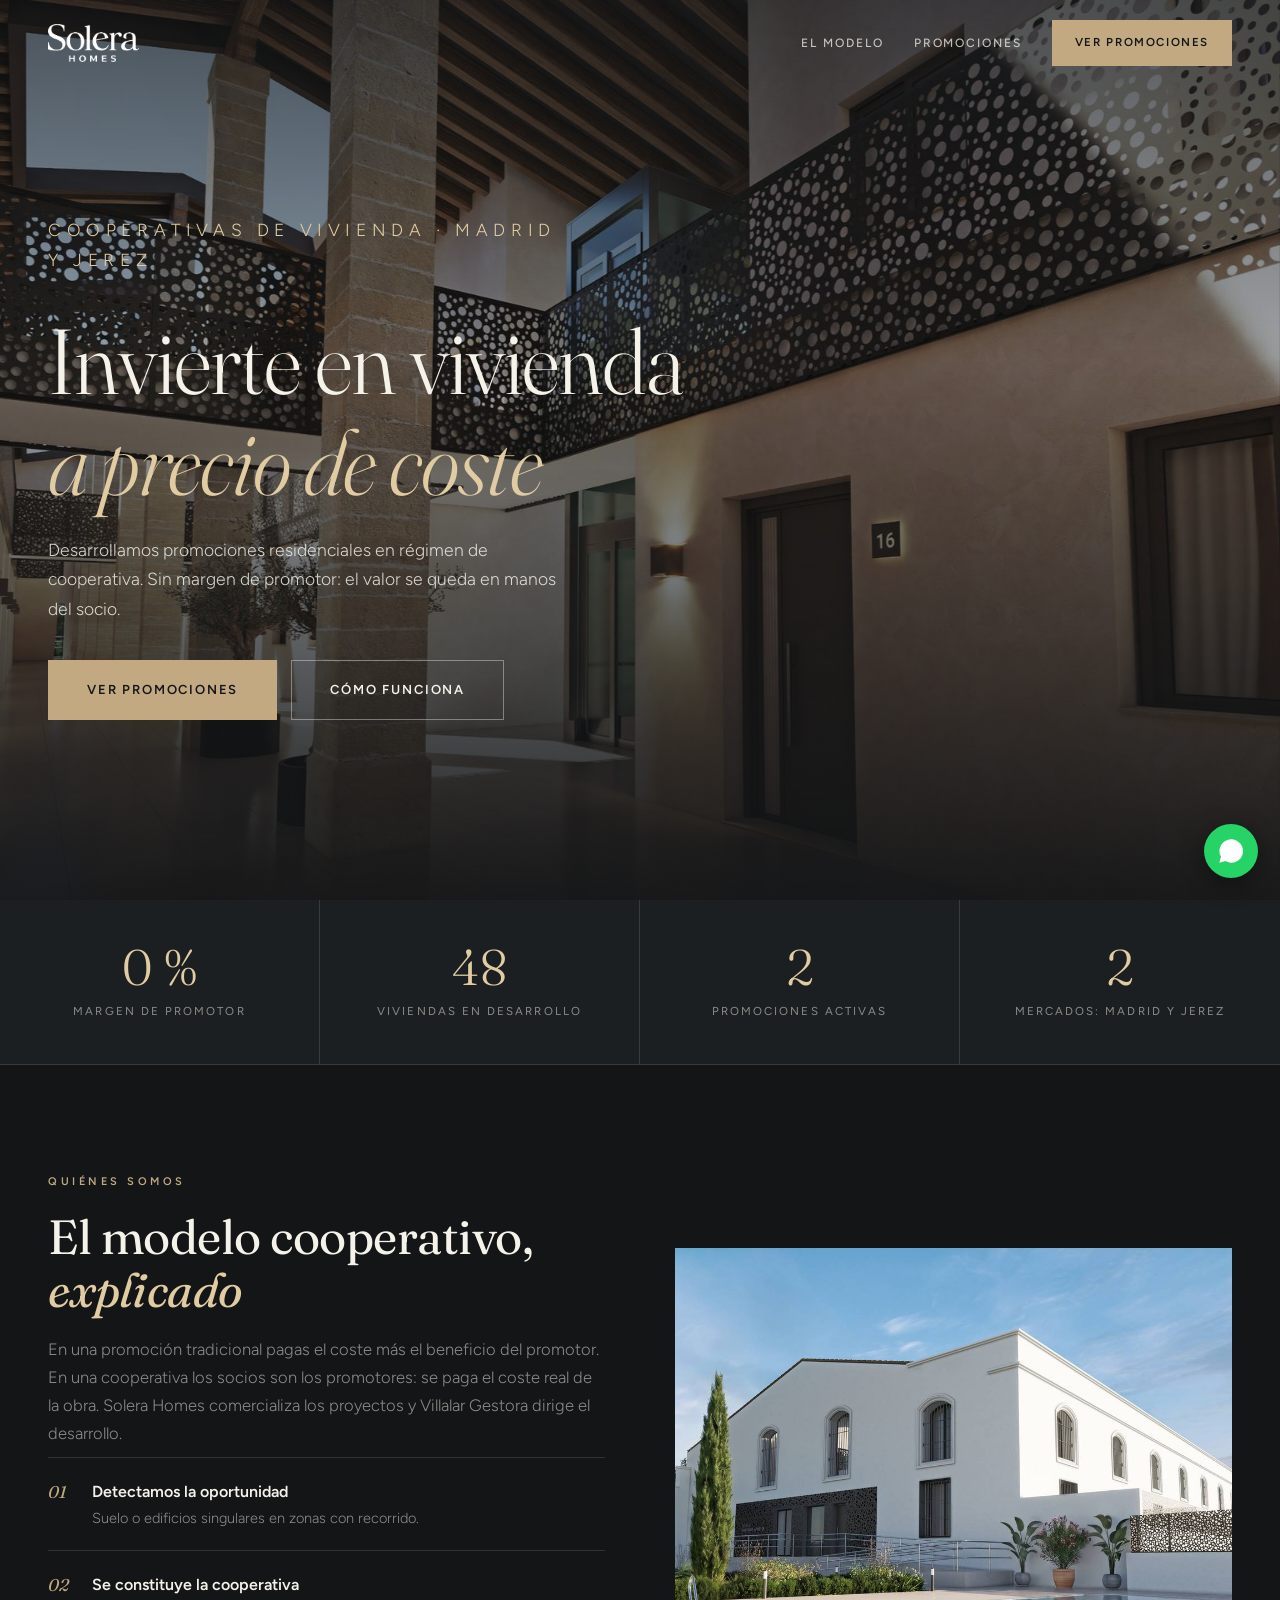
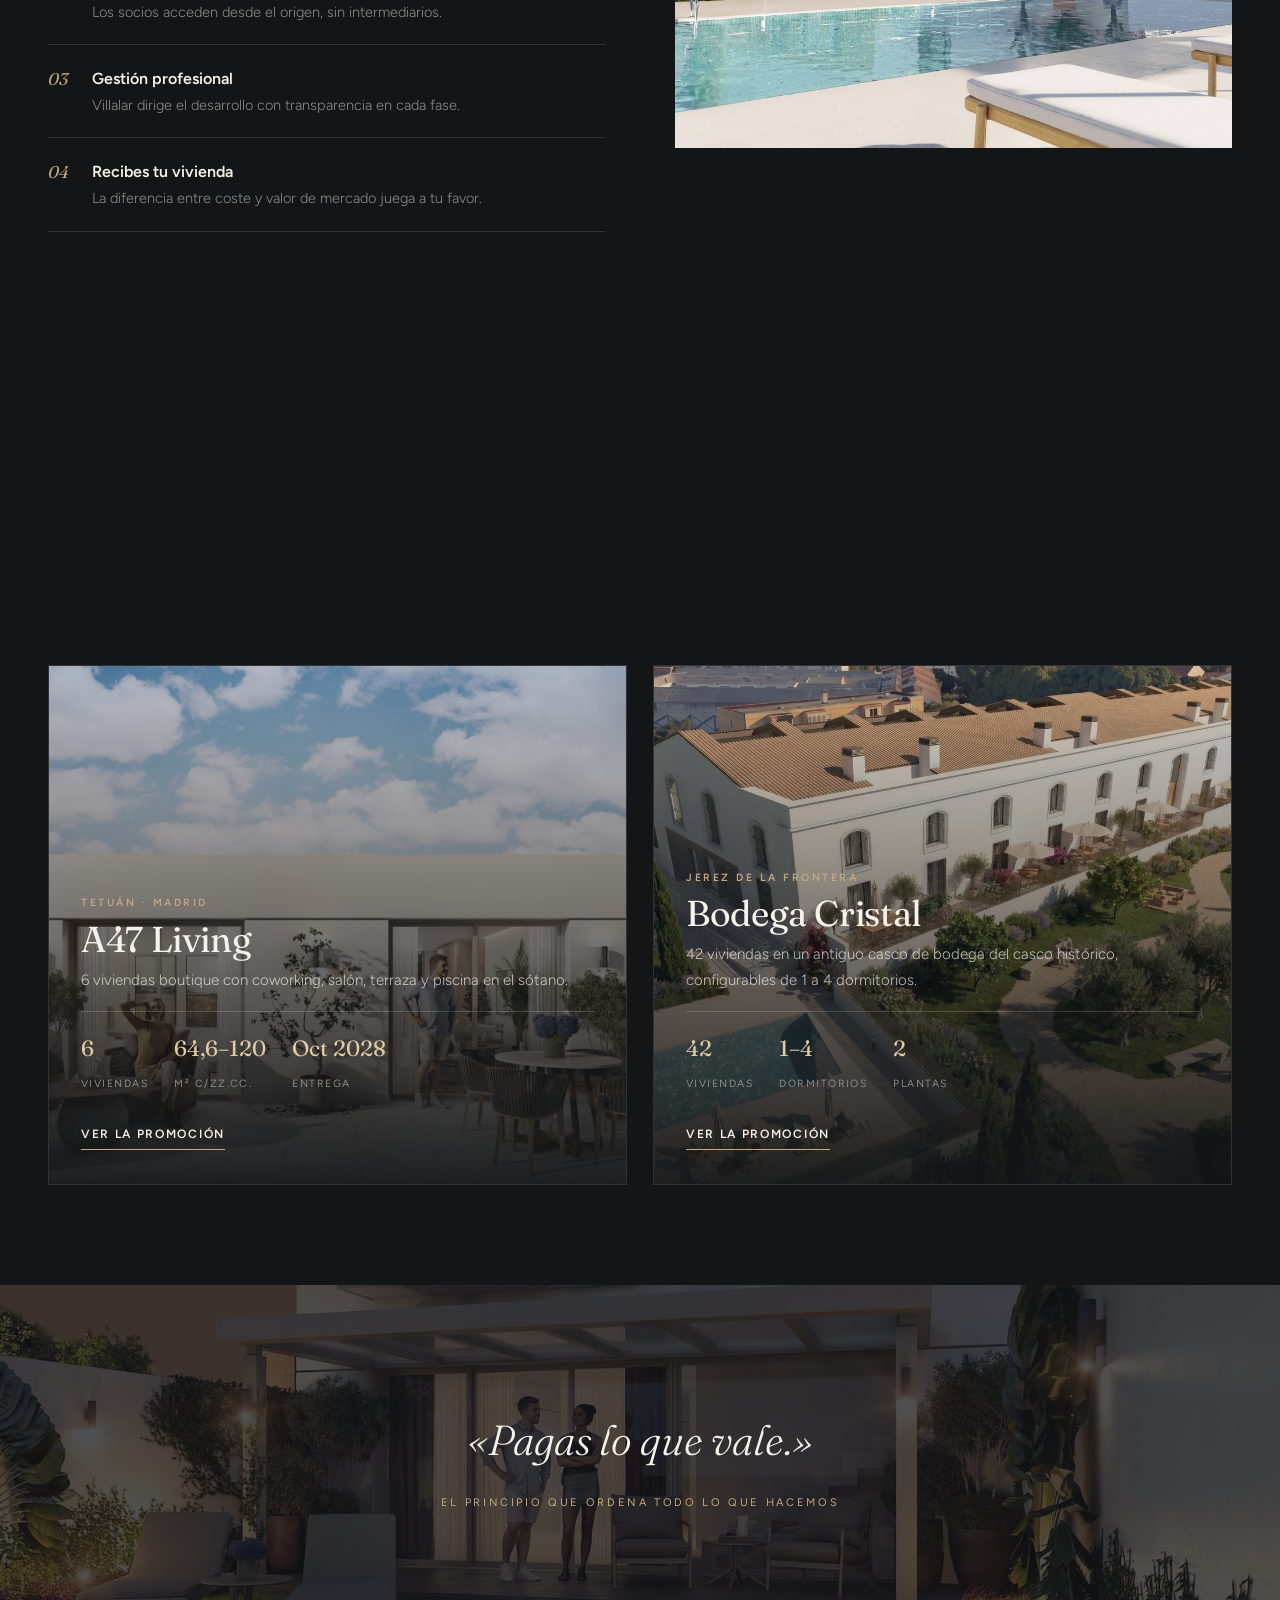
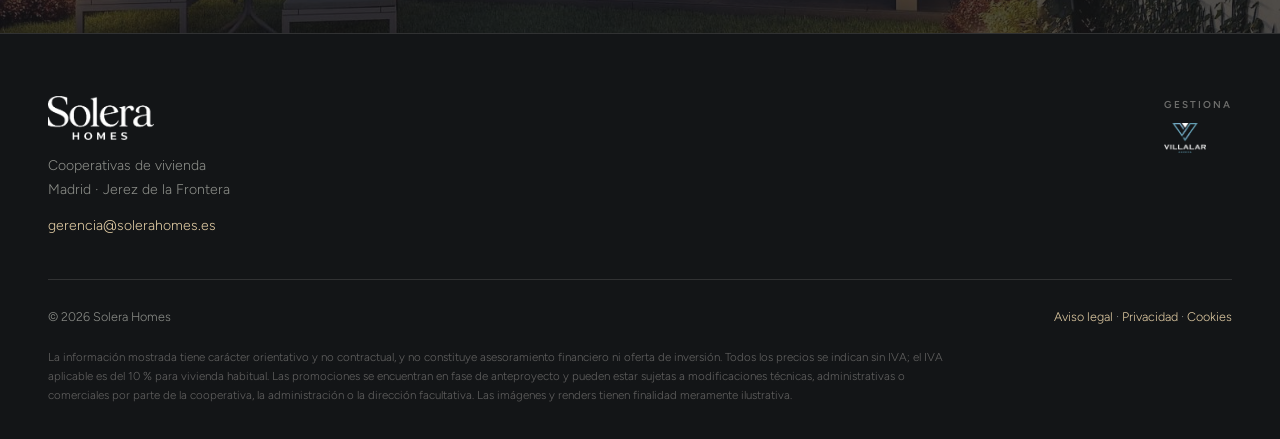
==== index.html @ 7babc44b "Cambio Web CambioWeb" ====
<!DOCTYPE html>
<html lang="es">
<head>
<meta charset="UTF-8">
<meta name="viewport" content="width=device-width, initial-scale=1.0">
<title>Solera Homes · Invierte en vivienda a precio de coste</title>
<meta name="description" content="Promociones residenciales en régimen de cooperativa en Madrid y Jerez. Accede a vivienda de obra nueva a precio de coste, sin margen de promotor.">
<link rel="preconnect" href="https://fonts.googleapis.com">
<link rel="preconnect" href="https://fonts.gstatic.com" crossorigin>
<link href="https://fonts.googleapis.com/css2?family=Fraunces:ital,opsz,wght@0,9..144,300;0,9..144,400;0,9..144,500;1,9..144,400&family=Figtree:wght@300;400;500;600&display=swap" rel="stylesheet">
<style>
  :root{
    --negro:#131517;
    --carbon:#1c1f22;
    --carbon-2:#24282c;
    --hueso:#f5f2ea;
    --arena:#c2a982;
    --arena-claro:#e0cba3;
    --verde:#7a8674;
    --naranja:#c08a4e;
    --rojo:#a85f5f;
    --gris:#8b8d88;
    --linea:rgba(245,242,234,.13);
    --max:1240px;
    --display:'Fraunces', Georgia, serif;
    --body:'Figtree','Helvetica Neue',Arial,sans-serif;
  }
  *{margin:0;padding:0;box-sizing:border-box}
  html{scroll-behavior:smooth}
  @media (prefers-reduced-motion: reduce){
    html{scroll-behavior:auto}
    *,*::before,*::after{animation:none!important;transition:none!important}
  }
  body{
    font-family:var(--body);color:var(--hueso);background:var(--negro);
    line-height:1.7;font-size:16.5px;-webkit-font-smoothing:antialiased;overflow-x:hidden;
  }
  h1,h2,h3,h4{font-family:var(--display);font-weight:400;line-height:1.1;letter-spacing:-.01em}
  h1 em,h2 em{font-style:italic;color:var(--arena-claro)}
  a{color:inherit;text-decoration:none}
  img{max-width:100%;display:block}
  .wrap{max-width:var(--max);margin:0 auto;padding:0 28px}
  section{padding:100px 0}
  @media(max-width:760px){section{padding:64px 0}}
  .kicker{display:inline-block;font-size:11px;letter-spacing:.32em;text-transform:uppercase;
    color:var(--arena);font-weight:600;margin-bottom:20px}
  .head{max-width:700px;margin-bottom:52px}
  .head.centro{margin-left:auto;margin-right:auto;text-align:center}
  .head h2{font-size:clamp(31px,4.4vw,52px);margin-bottom:18px}
  .head p{color:var(--gris);font-weight:300;font-size:17.5px}

  .btn{display:inline-block;font-family:var(--body);font-size:13px;font-weight:600;
    letter-spacing:.14em;text-transform:uppercase;padding:18px 38px;text-align:center;
    border:1px solid transparent;cursor:pointer;transition:all .25s ease}
  .btn:focus-visible{outline:3px solid var(--arena);outline-offset:3px}
  .btn-arena{background:var(--arena);color:var(--negro)}
  .btn-arena:hover{background:var(--arena-claro)}
  .btn-linea{background:transparent;color:var(--hueso);border-color:rgba(245,242,234,.4)}
  .btn-linea:hover{border-color:var(--arena);color:var(--arena-claro)}

  /* nav */
  .nav{position:fixed;top:0;left:0;right:0;z-index:100;padding:20px 0;
    transition:all .3s ease;border-bottom:1px solid transparent}
  .nav.solid{background:rgba(19,21,23,.94);backdrop-filter:blur(12px);padding:14px 0;border-bottom-color:var(--linea)}
  .nav-inner{display:flex;justify-content:space-between;align-items:center;gap:20px}
  .nav-logo{height:38px;width:auto}
  .nav-links{display:flex;gap:30px;align-items:center}
  @media(max-width:980px){.nav-links a.link{display:none}}
  .nav-links a.link{font-size:12px;letter-spacing:.16em;text-transform:uppercase;
    color:rgba(245,242,234,.75);font-weight:500}
  .nav-links a.link:hover{color:var(--arena-claro)}
  .nav-btn{font-size:11.5px;letter-spacing:.14em;text-transform:uppercase;font-weight:600;
    background:var(--arena);color:var(--negro);padding:12px 22px}
  .nav-btn:hover{background:var(--arena-claro)}
  .nav-btn .t-corto{display:none}
  @media(max-width:560px){
    .nav-btn{padding:11px 18px;font-size:11px;letter-spacing:.12em}
    .nav-btn .t-largo{display:none}
    .nav-btn .t-corto{display:inline}
    .nav-logo{height:32px}
  }

  /* hero */
  .hero{position:relative;height:100svh;min-height:600px;display:flex;align-items:flex-end;overflow:hidden}
  .hero-bg{position:absolute;inset:0;background-image:url('[data-uri]');background-size:cover;
    background-position:center;animation:zoom 22s ease-out forwards}
  @keyframes zoom{from{transform:scale(1.12)}to{transform:scale(1)}}
  .hero::after{content:"";position:absolute;inset:0;
    background:linear-gradient(180deg, rgba(19,21,23,.7) 0%, rgba(19,21,23,.35) 40%, rgba(19,21,23,.95) 100%)}
  .hero-in{position:relative;z-index:2;width:100%;padding-bottom:80px}
  .hero .kicker{color:var(--arena-claro)}
  @media(max-width:560px){.hero .kicker{letter-spacing:.16em;font-size:10px}}
  .hero h1{font-size:clamp(44px,7.6vw,92px);max-width:900px;margin-bottom:22px;font-weight:300}
  .hero p{max-width:530px;font-size:17.5px;font-weight:300;color:rgba(245,242,234,.85);margin-bottom:36px}
  .hero-btns{display:flex;gap:14px;flex-wrap:wrap}
  @media(max-width:520px){.hero-btns{flex-direction:column}.hero-btns .btn{width:100%}}

  /* cifras */
  .cifras{background:var(--carbon);padding:0}
  .cifras-grid{display:grid;grid-template-columns:repeat(4,1fr)}
  @media(max-width:860px){.cifras-grid{grid-template-columns:repeat(2,1fr)}}
  .cifra{padding:42px 22px;text-align:center;border-right:1px solid var(--linea);border-bottom:1px solid var(--linea)}
  .cifra:last-child{border-right:none}
  @media(max-width:860px){.cifra:nth-child(2n){border-right:none}}
  .cifra strong{display:block;font-family:var(--display);font-size:clamp(32px,5vw,50px);
    font-weight:300;color:var(--arena-claro);line-height:1}
  .cifra span{display:block;margin-top:10px;font-size:11.5px;letter-spacing:.18em;
    text-transform:uppercase;color:var(--gris)}

  /* modelo */
  .modelo-grid{display:grid;grid-template-columns:1fr 1fr;gap:70px;align-items:center}
  @media(max-width:900px){.modelo-grid{grid-template-columns:1fr;gap:40px}}
  .modelo-img{min-height:500px;background-image:url('[data-uri]');background-size:cover;background-position:center}
  @media(max-width:900px){.modelo-img{min-height:300px}}
  .lista{list-style:none;margin-top:8px}
  .lista li{padding:20px 0;border-bottom:1px solid var(--linea);display:flex;gap:18px;align-items:flex-start}
  .lista li:first-child{border-top:1px solid var(--linea)}
  .lista .n{font-family:var(--display);font-style:italic;color:var(--arena);font-size:17px;flex-shrink:0;min-width:26px}
  .lista b{display:block;font-weight:600;font-size:16px;margin-bottom:2px}
  .lista p{color:var(--gris);font-size:14.5px;font-weight:300;line-height:1.6}

  /* ---------- BLOQUE DE PROYECTO ---------- */
  .proyecto{position:relative}
  .proyecto.alt{background:var(--carbon)}
  .proy-cab{display:grid;grid-template-columns:1fr 1fr;gap:56px;align-items:center;margin-bottom:54px}
  @media(max-width:900px){.proy-cab{grid-template-columns:1fr;gap:32px}}
  .proy-foto{min-height:400px;background-size:cover;background-position:center;border:1px solid var(--linea)}
  @media(max-width:900px){.proy-foto{min-height:260px}}
  .proy-lugar{font-size:11px;letter-spacing:.28em;text-transform:uppercase;color:var(--arena);font-weight:600;margin-bottom:14px}
  .proy-cab h2{font-size:clamp(34px,5vw,58px);margin-bottom:16px}
  .proy-cab p{color:var(--gris);font-weight:300;margin-bottom:24px}
  .proy-stats{display:flex;gap:34px;flex-wrap:wrap;padding-top:22px;border-top:1px solid var(--linea)}
  .pstat b{display:block;font-family:var(--display);font-size:26px;font-weight:400;color:var(--arena-claro)}
  .pstat span{font-size:10.5px;letter-spacing:.16em;text-transform:uppercase;color:var(--gris)}

  /* ---------- SELECTOR 3D ---------- */
  .selector{margin-top:8px}
  .sel-cab{text-align:center;max-width:560px;margin:0 auto 24px}
  .sel-cab h3{font-size:clamp(22px,3vw,30px);margin-bottom:6px}
  .sel-cab p{color:var(--gris);font-weight:300;font-size:15px}
  .sel-filtros{display:flex;gap:9px;flex-wrap:wrap;justify-content:center;margin-bottom:22px}
  .sel-filtro{font-family:var(--body);font-size:12.5px;font-weight:500;background:transparent;
    color:rgba(245,242,234,.7);border:1px solid rgba(245,242,234,.2);border-radius:100px;
    padding:9px 18px;cursor:pointer;transition:all .2s ease}
  .sel-filtro:hover{border-color:var(--arena);color:#fff}
  .sel-filtro.on{background:var(--arena);border-color:var(--arena);color:var(--negro)}
  .sel-panel{display:grid;grid-template-columns:1.35fr .65fr;gap:24px;align-items:start}
  @media(max-width:980px){.sel-panel{grid-template-columns:1fr}}

  .escena{position:relative;height:520px;perspective:1500px;perspective-origin:50% 44%;
    background:radial-gradient(ellipse at 50% 58%, rgba(194,169,130,.10), transparent 62%);
    border:1px solid var(--linea);overflow:hidden;cursor:grab;touch-action:pan-y;user-select:none}
  .escena:active{cursor:grabbing}
  @media(max-width:640px){.escena{height:400px}}
  .ewrap{position:absolute;left:50%;top:50%;transform:translate(-50%,-50%);transform-style:preserve-3d}
  .edificio{position:relative;transform-style:preserve-3d;
    transform:rotateX(60deg) rotateZ(var(--rot,-32deg));transition:transform .1s linear}
  .planta{position:absolute;inset:0;transform-style:preserve-3d;
    transform:translateZ(calc(var(--i) * var(--sep,74px)));transition:transform .5s cubic-bezier(.4,0,.2,1)}
  .losa{position:absolute;inset:0;background:rgba(245,242,234,.045);border:1px solid rgba(245,242,234,.16);pointer-events:none}
  .etiqueta{pointer-events:none;position:absolute;left:-94px;top:50%;transform:translateY(-50%);font-family:var(--body);
    font-size:10.5px;letter-spacing:.18em;text-transform:uppercase;color:rgba(245,242,234,.45);white-space:nowrap}
  @media(max-width:640px){.etiqueta{left:6px;top:6px;transform:none;font-size:8.5px;letter-spacing:.1em;color:rgba(245,242,234,.6)}}
  .uni{position:absolute;background:rgba(194,169,130,.2);border:1px solid rgba(194,169,130,.55);
    cursor:pointer;transition:all .2s ease;display:flex;align-items:center;justify-content:center}
  .uni span{font-family:var(--body);font-size:10px;font-weight:600;color:#fff;opacity:.8;pointer-events:none}
  .uni:hover{background:rgba(224,203,163,.45);border-color:var(--arena-claro);box-shadow:0 0 24px rgba(194,169,130,.5)}
  .uni.sel{background:rgba(224,203,163,.72);border-color:#fff;box-shadow:0 0 32px rgba(224,203,163,.8)}
  .uni.oculta{opacity:.1;pointer-events:none}
  .uni.reservada{background:rgba(192,138,78,.22);border-color:rgba(192,138,78,.6)}
  .uni.vendida{background:rgba(168,95,95,.18);border-color:rgba(168,95,95,.5)}
  .uni.comun{background:rgba(122,134,116,.18);border-color:rgba(122,134,116,.5);cursor:default}
  .uni.comun:hover{box-shadow:none;background:rgba(122,134,116,.18)}
  .controles{position:absolute;left:0;right:0;bottom:0;display:flex;justify-content:space-between;
    align-items:center;gap:14px;padding:13px 16px;flex-wrap:wrap;
    background:linear-gradient(0deg, rgba(19,21,23,.95), transparent)}
  .cg{display:flex;align-items:center;gap:9px}
  .cbtn{background:rgba(245,242,234,.08);border:1px solid var(--linea);color:#fff;width:32px;height:32px;
    border-radius:50%;cursor:pointer;font-size:15px;display:flex;align-items:center;justify-content:center;transition:all .2s ease}
  .cbtn:hover{background:var(--arena);color:var(--negro);border-color:var(--arena)}
  .clab{font-size:10px;letter-spacing:.16em;text-transform:uppercase;color:var(--gris)}
  .escena input[type=range]{-webkit-appearance:none;appearance:none;width:96px;height:2px;
    background:rgba(245,242,234,.25);outline:none}
  .escena input[type=range]::-webkit-slider-thumb{-webkit-appearance:none;width:14px;height:14px;
    border-radius:50%;background:var(--arena);cursor:pointer}
  .escena input[type=range]::-moz-range-thumb{width:14px;height:14px;border:none;border-radius:50%;background:var(--arena);cursor:pointer}
  .pista{position:absolute;top:14px;left:50%;transform:translateX(-50%);font-size:10px;letter-spacing:.18em;
    text-transform:uppercase;color:rgba(245,242,234,.4);pointer-events:none;transition:opacity .4s ease}
  .pista.off{opacity:0}
  .leyenda{display:flex;gap:16px;flex-wrap:wrap;justify-content:center;padding-top:16px;font-size:11.5px;color:var(--gris)}
  .ley{display:flex;align-items:center;gap:6px}
  .ley i{width:11px;height:11px;border-radius:2px;display:block}
  .ley.d i{background:rgba(194,169,130,.4);border:1px solid var(--arena)}
  .ley.r i{background:rgba(192,138,78,.3);border:1px solid var(--naranja)}
  .ley.v i{background:rgba(168,95,95,.25);border:1px solid var(--rojo)}
  .ley.c i{background:rgba(122,134,116,.3);border:1px solid var(--verde)}

  .ficha{background:rgba(245,242,234,.04);border:1px solid var(--linea);min-height:520px;display:flex;flex-direction:column}
  @media(max-width:980px){.ficha{min-height:0}}
  .ficha-vacia{flex:1;display:flex;flex-direction:column;align-items:center;justify-content:center;
    text-align:center;padding:40px 26px;color:var(--gris)}
  .ficha-vacia .ic{font-size:32px;color:rgba(194,169,130,.5);margin-bottom:12px}
  .ficha-vacia p{font-weight:300;font-size:14.5px;max-width:200px}
  .ficha-cont{display:none;flex-direction:column;flex:1}
  .ficha-cont.on{display:flex;animation:fadeSel .35s ease}
  @keyframes fadeSel{from{opacity:0;transform:translateY(8px)}to{opacity:1;transform:none}}
  .ficha-img{height:170px;background-size:cover;background-position:center;flex-shrink:0}
  .ficha-body{padding:22px;flex:1;display:flex;flex-direction:column}
  .estado{display:inline-block;align-self:flex-start;font-size:9.5px;letter-spacing:.18em;
    text-transform:uppercase;font-weight:600;padding:5px 11px;border-radius:100px;margin-bottom:10px}
  .estado.disponible{background:rgba(194,169,130,.18);color:var(--arena-claro);border:1px solid rgba(194,169,130,.5)}
  .estado.reservada{background:rgba(192,138,78,.16);color:#d9a468;border:1px solid rgba(192,138,78,.5)}
  .estado.vendida{background:rgba(168,95,95,.14);color:#c98181;border:1px solid rgba(168,95,95,.45)}
  .ficha h4{font-size:25px;font-weight:400;color:#fff;margin-bottom:2px}
  .fsub{font-size:11px;letter-spacing:.16em;text-transform:uppercase;color:var(--arena);font-weight:600;margin-bottom:16px}
  .fdatos{display:grid;grid-template-columns:1fr 1fr;gap:1px;background:var(--linea);border:1px solid var(--linea);margin-bottom:16px}
  .fdato{background:var(--carbon-2);padding:12px 14px}
  .fdato b{display:block;font-family:var(--display);font-size:18px;font-weight:400;color:#fff}
  .fdato span{font-size:9.5px;letter-spacing:.14em;text-transform:uppercase;color:var(--gris)}
  .fextras{list-style:none;margin-bottom:18px}
  .fextras li{padding:8px 0;border-bottom:1px solid var(--linea);font-size:13.5px;font-weight:300;
    color:rgba(245,242,234,.82);display:flex;gap:11px;align-items:baseline}
  .fextras li::before{content:"";width:13px;height:1px;background:var(--arena);flex-shrink:0;transform:translateY(-4px)}
  .fprecio{margin-top:auto;padding-top:14px;border-top:1px solid var(--linea);margin-bottom:14px}
  .fprecio .l{font-size:9.5px;letter-spacing:.16em;text-transform:uppercase;color:var(--gris)}
  .fprecio b{display:block;font-family:var(--display);font-size:26px;font-weight:400;color:var(--arena-claro)}
  .fbtn{display:block;width:100%;font-family:var(--body);font-size:12.5px;font-weight:600;letter-spacing:.12em;
    text-transform:uppercase;padding:15px;text-align:center;border:none;cursor:pointer;
    background:var(--arena);color:var(--negro);transition:background .2s ease}
  .fbtn:hover{background:var(--arena-claro)}
  .fbtn.off{background:rgba(245,242,234,.1);color:var(--gris);cursor:not-allowed}
  .sel-aviso{text-align:center;font-size:11.5px;color:rgba(245,242,234,.4);margin-top:18px;font-weight:300}

  /* banda */
  .banda{position:relative;padding:120px 0;text-align:center;
    background-image:url('[data-uri]');background-size:cover;background-position:center}
  .banda::after{content:"";position:absolute;inset:0;background:rgba(19,21,23,.74)}
  .banda-in{position:relative;z-index:2}
  .banda p{font-family:var(--display);font-style:italic;font-size:clamp(24px,3.6vw,42px);
    font-weight:300;max-width:820px;margin:0 auto}
  .banda small{display:block;margin-top:18px;font-family:var(--body);font-style:normal;font-size:11px;
    letter-spacing:.24em;text-transform:uppercase;color:var(--arena)}

  /* unlock */
  .unlock{background:var(--carbon)}
  .unlock-box{max-width:720px;margin:0 auto;background:var(--negro);border:1px solid var(--linea);padding:44px 42px}
  @media(max-width:620px){.unlock-box{padding:28px 20px}}
  .progreso{display:flex;gap:6px;margin-bottom:30px}
  .progreso i{flex:1;height:2px;background:rgba(245,242,234,.15);transition:background .3s ease}
  .progreso i.on{background:var(--arena)}
  .paso{display:none}
  .paso.activo{display:block;animation:fadeSel .4s ease}
  .paso-n{font-size:10.5px;letter-spacing:.24em;text-transform:uppercase;color:var(--arena);font-weight:600;margin-bottom:12px}
  .paso h3{font-size:clamp(22px,3vw,30px);margin-bottom:8px}
  .paso .sub{color:var(--gris);font-size:15px;font-weight:300;margin-bottom:24px}
  .opciones{display:grid;gap:11px}
  .opcion{display:flex;gap:15px;align-items:flex-start;padding:17px 19px;
    border:1px solid rgba(245,242,234,.18);background:rgba(245,242,234,.02);cursor:pointer;
    text-align:left;width:100%;color:var(--hueso);font-family:var(--body);font-size:15.5px;
    font-weight:300;line-height:1.5;transition:all .2s ease}
  .opcion:hover{border-color:var(--arena);background:rgba(194,169,130,.08)}
  .opcion.sel{border-color:var(--arena);background:rgba(194,169,130,.14)}
  .opcion .marca{width:18px;height:18px;border:1px solid rgba(245,242,234,.4);border-radius:50%;
    flex-shrink:0;margin-top:3px;position:relative;transition:all .2s ease}
  .opcion.sel .marca{border-color:var(--arena);background:var(--arena)}
  .opcion.sel .marca::after{content:"";position:absolute;inset:5px;background:var(--negro);border-radius:50%}
  .campos{display:grid;gap:15px}
  .fila{display:grid;grid-template-columns:1fr 1fr;gap:15px}
  @media(max-width:560px){.fila{grid-template-columns:1fr}}
  .campo label{display:block;font-size:10.5px;letter-spacing:.16em;text-transform:uppercase;
    color:var(--arena-claro);margin-bottom:7px;font-weight:600}
  .campo input,.campo select{width:100%;background:rgba(245,242,234,.05);
    border:1px solid rgba(245,242,234,.22);color:var(--hueso);padding:14px 15px;
    font-family:var(--body);font-size:15.5px;font-weight:300}
  .campo select{appearance:none;background-image:url("data:image/svg+xml,%3Csvg xmlns='http://www.w3.org/2000/svg' width='12' height='8'%3E%3Cpath d='M1 1l5 5 5-5' fill='none' stroke='%23e0cba3' stroke-width='1.5'/%3E%3C/svg%3E");background-repeat:no-repeat;background-position:right 15px center}
  .campo select option{background:var(--carbon);color:var(--hueso)}
  .campo input::placeholder{color:rgba(245,242,234,.35)}
  .campo input:focus,.campo select:focus{outline:none;border-color:var(--arena)}
  .campo input:read-only{background:rgba(194,169,130,.1);border-color:rgba(194,169,130,.4);color:var(--arena-claro)}
  .rgpd{display:flex;gap:12px;align-items:flex-start;font-size:13px;color:var(--gris);
    font-weight:300;line-height:1.55;margin-top:4px;cursor:pointer}
  .rgpd input{margin-top:4px;accent-color:var(--arena);width:16px;height:16px;flex-shrink:0}
  .rgpd a{color:var(--arena-claro);text-decoration:underline}
  .nav-paso{display:flex;gap:12px;margin-top:24px;align-items:center}
  .volver{background:none;border:none;color:var(--gris);font-family:var(--body);font-size:12.5px;
    letter-spacing:.1em;text-transform:uppercase;cursor:pointer;padding:8px 0}
  .volver:hover{color:var(--hueso)}
  .nav-paso .btn{flex:1}
  .error{color:#c98181;font-size:13.5px;margin-top:12px;display:none}
  .error.on{display:block}
  .resultado{display:none;text-align:center}
  .resultado.activo{display:block;animation:fadeSel .5s ease}
  .resultado .icono{font-family:var(--display);font-size:42px;color:var(--arena);margin-bottom:10px;font-style:italic}
  .resultado h3{font-size:clamp(24px,3.4vw,34px);margin-bottom:14px}
  .resultado .perfil{display:inline-block;font-size:10.5px;letter-spacing:.2em;text-transform:uppercase;
    color:var(--arena);border:1px solid var(--arena);padding:7px 16px;margin-bottom:20px;font-weight:600}
  .resultado p.msg{color:rgba(245,242,234,.82);font-weight:300;max-width:480px;margin:0 auto 24px}
  .rec{border:1px solid var(--linea);padding:20px;text-align:left;margin-bottom:12px;
    display:flex;gap:16px;align-items:center}
  .rec-img{width:84px;height:84px;flex-shrink:0;background-size:cover;background-position:center}
  .rec b{display:block;font-family:var(--display);font-size:20px;font-weight:400;margin-bottom:2px}
  .rec .l{font-size:10.5px;letter-spacing:.18em;text-transform:uppercase;color:var(--arena);font-weight:600}
  .rec p{font-size:13.5px;color:var(--gris);font-weight:300;margin-top:4px}

  /* footer */
  footer{background:var(--negro);border-top:1px solid var(--linea);padding:62px 0 34px;
    font-size:14px;font-weight:300;color:var(--gris)}
  .foot-top{display:flex;justify-content:space-between;gap:40px;flex-wrap:wrap;margin-bottom:42px}
  .foot-logo{height:44px;width:auto;margin-bottom:14px}
  .foot-roles{display:flex;gap:44px;flex-wrap:wrap}
  .rol span{display:block;font-size:10px;letter-spacing:.2em;text-transform:uppercase;
    color:rgba(245,242,234,.4);margin-bottom:10px;font-weight:600}
  .rol img{height:30px;width:auto}
  .foot-bajo{border-top:1px solid var(--linea);padding-top:26px;display:flex;justify-content:space-between;
    gap:20px;flex-wrap:wrap;font-size:12.5px}
  .foot-bajo a{color:var(--arena-claro)}
  .legal{margin-top:20px;font-size:11.5px;color:rgba(245,242,234,.35);line-height:1.65;max-width:920px}

  .wa{position:fixed;bottom:22px;right:22px;z-index:90;width:54px;height:54px;border-radius:50%;
    background:#25D366;display:flex;align-items:center;justify-content:center;
    box-shadow:0 6px 24px rgba(0,0,0,.4);transition:transform .2s ease}
  .wa:hover{transform:scale(1.08)}
  .wa svg{width:28px;height:28px;fill:#fff}

  .rv{opacity:0;transform:translateY(24px);transition:opacity .8s ease,transform .8s ease}
  .rv.in{opacity:1;transform:none}
  @media (prefers-reduced-motion: reduce){.rv{opacity:1;transform:none}}
  /* ===== CONFIGURADOR MODULAR (Bodega Cristal) ===== */
  .cfg-panel{display:grid;grid-template-columns:.85fr 1.15fr;gap:28px;align-items:start}
  @media(max-width:980px){.cfg-panel{grid-template-columns:1fr}}
  .cfg-controles{background:rgba(245,242,234,.04);border:1px solid var(--linea);padding:26px}
  .cfg-grupo{margin-bottom:22px}
  .cfg-label{display:block;font-size:10.5px;letter-spacing:.18em;text-transform:uppercase;
    color:var(--arena-claro);font-weight:600;margin-bottom:10px}
  .cfg-ops{display:flex;gap:8px;flex-wrap:wrap}
  .cfg-op{font-family:var(--body);font-size:13.5px;font-weight:500;background:transparent;
    color:rgba(245,242,234,.75);border:1px solid rgba(245,242,234,.22);
    padding:10px 16px;cursor:pointer;transition:all .2s ease;min-width:44px}
  .cfg-op:hover{border-color:var(--arena);color:#fff}
  .cfg-op.on{background:var(--arena);border-color:var(--arena);color:var(--negro)}
  .cfg-resumen{border-top:1px solid var(--linea);padding-top:20px;margin-bottom:20px}
  .cfg-sup .l{font-size:10px;letter-spacing:.16em;text-transform:uppercase;color:var(--gris)}
  .cfg-sup b{display:block;font-family:var(--display);font-size:38px;font-weight:300;color:#fff;line-height:1.1}
  .cfg-desglose{list-style:none;margin-top:14px}
  .cfg-desglose li{display:flex;justify-content:space-between;gap:12px;padding:6px 0;
    border-bottom:1px solid rgba(245,242,234,.09);font-size:13px;font-weight:300;color:rgba(245,242,234,.75)}
  .cfg-desglose li b{font-weight:500;color:rgba(245,242,234,.95)}
  .cfg-desglose li i{width:9px;height:9px;border-radius:2px;display:inline-block;margin-right:8px;vertical-align:middle}
  .cfg-precio{border-top:1px solid var(--linea);padding-top:18px;margin-bottom:18px}
  .cfg-precio .l{font-size:10px;letter-spacing:.16em;text-transform:uppercase;color:var(--gris)}
  .cfg-precio b{display:block;font-family:var(--display);font-size:29px;font-weight:400;color:var(--arena-claro);line-height:1.2}
  .cfg-precio small{display:block;margin-top:9px;font-size:11.5px;color:rgba(245,242,234,.45);
    font-weight:300;line-height:1.55}
  .cfg-escena{height:560px}
  @media(max-width:640px){.cfg-escena{height:420px}}
  #cfgPlanta{transform:rotateX(var(--inc,58deg)) rotateZ(var(--rot,-30deg));transition:transform .1s linear}
  .estancia{position:absolute;transform-style:preserve-3d}
  .suelo{position:absolute;inset:0;display:flex;align-items:center;justify-content:center;
    border:1px solid rgba(245,242,234,.28)}
  .suelo span{font-family:var(--body);font-size:9.5px;letter-spacing:.06em;color:rgba(255,255,255,.92);
    text-align:center;line-height:1.25;pointer-events:none;padding:2px}
  .suelo span em{display:block;font-style:normal;font-size:8.5px;opacity:.75;margin-top:1px}
  .muro{position:absolute;background:rgba(245,242,234,.14);border:0}
  .m-n{transform-origin:top;transform:rotateX(-90deg)}
  .m-s{transform-origin:bottom;transform:rotateX(90deg)}
  .m-o{transform-origin:left;transform:rotateY(90deg)}
  .m-e{transform-origin:right;transform:rotateY(-90deg)}
  .cfg-galeria{margin-top:34px}
  .cfg-gal-tit{text-align:center;font-size:10.5px;letter-spacing:.24em;text-transform:uppercase;
    color:var(--arena);font-weight:600;margin-bottom:16px}
  .cfg-gal-grid{display:grid;grid-template-columns:repeat(3,1fr);gap:14px}
  @media(max-width:760px){.cfg-gal-grid{grid-template-columns:1fr}}
  .cfg-gal figure{margin:0;border:1px solid var(--linea)}
  .cfg-gal .im{height:190px;background-size:cover;background-position:center}
  .cfg-gal figcaption{padding:11px 14px;font-size:12.5px;font-weight:300;color:var(--gris)}

  .cfg-nota{font-size:11.5px;color:rgba(245,242,234,.45);font-weight:300;margin-top:9px;line-height:1.5}
  .cfg-op.off,.cfg-op:disabled{opacity:.3;cursor:not-allowed}
  .cfg-op.off:hover,.cfg-op:disabled:hover{border-color:rgba(245,242,234,.22);color:rgba(245,242,234,.75)}
  .cfg-meta{font-size:11px;letter-spacing:.14em;text-transform:uppercase;color:var(--arena);
    font-weight:600;margin-bottom:12px}
  .cfg-desglose li span{display:flex;align-items:center;gap:0}
  .cfg-iva{display:block;margin-top:8px;font-size:12px;color:var(--arena-claro);font-weight:400}
  .cfg-iva strong{font-weight:600}
  .cfg-cita{margin-top:14px;font-size:12.5px;color:rgba(245,242,234,.6);font-weight:300;line-height:1.55;text-align:center}
  .cfg-cita strong{color:var(--arena-claro);font-weight:500}
  .cfg-pagos{margin-top:38px;padding-top:32px;border-top:1px solid var(--linea)}
  .pagos-grid{display:grid;grid-template-columns:repeat(4,1fr);gap:1px;background:var(--linea);
    border:1px solid var(--linea)}
  @media(max-width:760px){.pagos-grid{grid-template-columns:repeat(2,1fr)}}
  @media(max-width:440px){.pagos-grid{grid-template-columns:1fr}}
  .pago{background:var(--negro);padding:22px 18px;text-align:center}
  .pago b{display:block;font-family:var(--display);font-size:28px;font-weight:400;color:var(--arena-claro)}
  .pago span{display:block;font-size:10px;letter-spacing:.16em;text-transform:uppercase;
    color:var(--gris);margin:6px 0 8px}
  .pago p{font-size:12.5px;color:rgba(245,242,234,.55);font-weight:300;line-height:1.5}

  /* ===== FORMULARIOS CLIENTIFY ===== */
  .paso .perfil{display:inline-block;font-size:10.5px;letter-spacing:.2em;text-transform:uppercase;
    color:var(--arena);border:1px solid var(--arena);padding:6px 14px;margin-bottom:14px;font-weight:600}
  .form-resumen{border:1px solid rgba(194,169,130,.4);background:rgba(194,169,130,.08);
    padding:14px 16px;margin-bottom:20px;font-size:13.5px;font-weight:300;color:var(--arena-claro);
    line-height:1.55;display:none}
  .form-resumen.on{display:block}
  .form-resumen b{display:block;font-size:10px;letter-spacing:.18em;text-transform:uppercase;
    color:var(--gris);font-weight:600;margin-bottom:5px}
  .form-tabs{display:none;gap:8px;margin-bottom:18px}
  .form-tabs.on{display:flex}
  .form-tab{flex:1;font-family:var(--body);font-size:12.5px;font-weight:600;letter-spacing:.08em;
    background:transparent;color:rgba(245,242,234,.7);border:1px solid rgba(245,242,234,.22);
    padding:12px 14px;cursor:pointer;transition:all .2s ease}
  .form-tab:hover{border-color:var(--arena);color:#fff}
  .form-tab.on{background:var(--arena);border-color:var(--arena);color:var(--negro)}
  .cl-wrap{display:none;background:var(--hueso);color:var(--tinta);padding:20px;border-radius:3px;
    min-height:120px}
  .cl-wrap.on{display:block}
  .cl-wrap a{color:var(--granate,#7d3c46)}
  .cl-fallback{font-size:14px;color:#555}
  .form-cita{margin-top:16px;font-size:12.5px;color:rgba(245,242,234,.6);font-weight:300;
    line-height:1.55;text-align:center}
  .form-cita strong{color:var(--arena-claro);font-weight:500}

  .fprecio .f-iva{display:block;margin-top:6px;font-size:11px;color:var(--arena-claro);font-weight:400;letter-spacing:0;text-transform:none}
  .fprecio .f-letra{display:block;margin-top:6px;font-size:11px;color:rgba(245,242,234,.5);font-weight:300;letter-spacing:0;text-transform:none;line-height:1.45}

  /* ===== navegación entre páginas ===== */
  .nav-volver{font-size:12px;letter-spacing:.14em;text-transform:uppercase;color:rgba(245,242,234,.7);
    display:inline-flex;align-items:center;gap:8px;font-weight:500}
  .nav-volver:hover{color:var(--arena-claro)}
  .marca-proy{display:flex;align-items:center;gap:14px}
  .marca-proy .sep{width:1px;height:26px;background:rgba(245,242,234,.25)}
  .marca-proy .nom{font-family:var(--display);font-size:19px;color:var(--hueso);letter-spacing:.02em}

  /* ===== tarjetas de promoción en la home ===== */
  .promos{display:grid;grid-template-columns:1fr 1fr;gap:26px}
  @media(max-width:860px){.promos{grid-template-columns:1fr}}
  .promo{position:relative;overflow:hidden;min-height:520px;display:flex;align-items:flex-end;
    border:1px solid var(--linea);transition:border-color .3s ease}
  .promo:hover{border-color:rgba(194,169,130,.55)}
  .promo-bg{position:absolute;inset:0;background-size:cover;background-position:center;transition:transform .7s ease}
  .promo:hover .promo-bg{transform:scale(1.05)}
  .promo::after{content:"";position:absolute;inset:0;
    background:linear-gradient(180deg,rgba(19,21,23,.15) 0%,rgba(19,21,23,.55) 50%,rgba(19,21,23,.95) 100%)}
  .promo-in{position:relative;z-index:2;padding:34px 32px;width:100%}
  .promo .lugar{font-size:10.5px;letter-spacing:.24em;text-transform:uppercase;color:var(--arena);
    font-weight:600;margin-bottom:8px}
  .promo h3{font-size:36px;margin-bottom:8px}
  .promo p{color:rgba(245,242,234,.75);font-size:15px;font-weight:300;margin-bottom:18px}
  .promo-datos{display:flex;gap:26px;flex-wrap:wrap;margin-bottom:22px;padding-top:18px;
    border-top:1px solid rgba(245,242,234,.18)}
  .promo-dato b{display:block;font-family:var(--display);font-size:22px;font-weight:400;color:var(--arena-claro)}
  .promo-dato span{font-size:10.5px;letter-spacing:.14em;text-transform:uppercase;color:var(--gris)}
  .promo-link{font-size:12px;letter-spacing:.14em;text-transform:uppercase;font-weight:600;color:var(--hueso);
    border-bottom:1px solid var(--arena);padding-bottom:5px;display:inline-block}
  .promo:hover .promo-link{color:var(--arena-claro)}

  /* ===== formulario Clientify (sin envoltorio de color) ===== */
  .cl-wrap{display:block!important;width:100%;max-width:100%;background:none;padding:0;min-height:0;border-radius:0}
  .cl-wrap iframe{width:100%!important;max-width:100%;border:0;display:block;min-height:640px}
  .cl-wrap > *{max-width:100%}
  .cl-fallback{font-size:14px;color:rgba(245,242,234,.7);padding:18px;border:1px solid var(--linea)}
  .cl-cargando{font-size:13px;color:var(--gris);font-weight:300;padding:24px;text-align:center;
    border:1px dashed rgba(245,242,234,.2)}
</style>
</head>
<body>
<header class="nav" id="nav">
  <div class="wrap nav-inner">
    <a href="index.html"><img class="nav-logo" src="[data-uri]" alt="Solera Homes"></a>
    <nav class="nav-links">
      <a class="link" href="#modelo">El modelo</a>
      <a class="link" href="#promociones">Promociones</a>
      <a class="btn nav-btn" href="#promociones"><span class="t-largo">Ver promociones</span><span class="t-corto">Ver</span></a>
    </nav>
  </div>
</header>
<section class="hero">
  <div class="hero-bg"></div>
  <div class="wrap hero-in">
    <p class="kicker">Cooperativas de vivienda · Madrid y Jerez</p>
    <h1>Invierte en vivienda<br><em>a precio de coste</em></h1>
    <p>Desarrollamos promociones residenciales en régimen de cooperativa. Sin margen de promotor: el valor se queda en manos del socio.</p>
    <div class="hero-btns">
      <a class="btn btn-arena" href="#promociones">Ver promociones</a>
      <a class="btn btn-linea" href="#modelo">Cómo funciona</a>
    </div>
  </div>
</section>

<section class="cifras">
  <div class="cifras-grid">
    <div class="cifra"><strong>0 %</strong><span>Margen de promotor</span></div>
    <div class="cifra"><strong>48</strong><span>Viviendas en desarrollo</span></div>
    <div class="cifra"><strong>2</strong><span>Promociones activas</span></div>
    <div class="cifra"><strong>2</strong><span>Mercados: Madrid y Jerez</span></div>
  </div>
</section>

<section id="modelo">
  <div class="wrap modelo-grid">
    <div class="rv">
      <span class="kicker">Quiénes somos</span>
      <h2 style="font-size:clamp(30px,4.2vw,48px);margin-bottom:18px">El modelo cooperativo, <em>explicado</em></h2>
      <p style="color:var(--gris);font-weight:300;margin-bottom:10px">En una promoción tradicional pagas el coste más el beneficio del promotor. En una cooperativa los socios son los promotores: se paga el coste real de la obra. Solera Homes comercializa los proyectos y Villalar Gestora dirige el desarrollo.</p>
      <ul class="lista">
        <li><span class="n">01</span><div><b>Detectamos la oportunidad</b><p>Suelo o edificios singulares en zonas con recorrido.</p></div></li>
        <li><span class="n">02</span><div><b>Se constituye la cooperativa</b><p>Los socios acceden desde el origen, sin intermediarios.</p></div></li>
        <li><span class="n">03</span><div><b>Gestión profesional</b><p>Villalar dirige el desarrollo con transparencia en cada fase.</p></div></li>
        <li><span class="n">04</span><div><b>Recibes tu vivienda</b><p>La diferencia entre coste y valor de mercado juega a tu favor.</p></div></li>
      </ul>
    </div>
    <div class="modelo-img rv"></div>
  </div>
</section>

<section class="proyectos" id="promociones">
  <div class="wrap">
    <div class="head centro rv">
      <span class="kicker">Promociones</span>
      <h2>Elige <em>dónde invertir</em></h2>
      <p>Dos proyectos, dos ciudades, un mismo modelo. Entra en cada uno para ver viviendas, superficies y precios.</p>
    </div>
    <div class="promos">
      <a class="promo rv" href="a47-living.html">
        <div class="promo-bg" style="background-image:url('[data-uri]')"></div>
        <div class="promo-in">
          <p class="lugar">Tetuán · Madrid</p>
          <h3>A47 Living</h3>
          <p>6 viviendas boutique con coworking, salón, terraza y piscina en el sótano.</p>
          <div class="promo-datos">
            <div class="promo-dato"><b>6</b><span>viviendas</span></div>
            <div class="promo-dato"><b>64,6–120</b><span>m² c/zz.cc.</span></div>
            <div class="promo-dato"><b>Oct 2028</b><span>entrega</span></div>
          </div>
          <span class="promo-link">Ver la promoción</span>
        </div>
      </a>
      <a class="promo rv" href="bodega-cristal.html">
        <div class="promo-bg" style="background-image:url('[data-uri]')"></div>
        <div class="promo-in">
          <p class="lugar">Jerez de la Frontera</p>
          <h3>Bodega Cristal</h3>
          <p>42 viviendas en un antiguo casco de bodega del casco histórico, configurables de 1 a 4 dormitorios.</p>
          <div class="promo-datos">
            <div class="promo-dato"><b>42</b><span>viviendas</span></div>
            <div class="promo-dato"><b>1–4</b><span>dormitorios</span></div>
            <div class="promo-dato"><b>2</b><span>plantas</span></div>
          </div>
          <span class="promo-link">Ver la promoción</span>
        </div>
      </a>
    </div>
  </div>
</section>

<section class="banda">
  <div class="wrap banda-in rv">
    <p>«Pagas lo que vale.»</p>
    <small>El principio que ordena todo lo que hacemos</small>
  </div>
</section>
<footer>
  <div class="wrap">
    <div class="foot-top">
      <div>
        <a href="index.html"><img class="foot-logo" src="[data-uri]" alt="Solera Homes"></a>
        <p>Cooperativas de vivienda<br>Madrid · Jerez de la Frontera</p>
        <p style="margin-top:12px"><a href="mailto:gerencia@solerahomes.es" style="color:var(--arena-claro)">gerencia@solerahomes.es</a></p>
      </div>
      <div class="foot-roles">
        <div class="rol"><span>Gestiona</span><img src="[data-uri]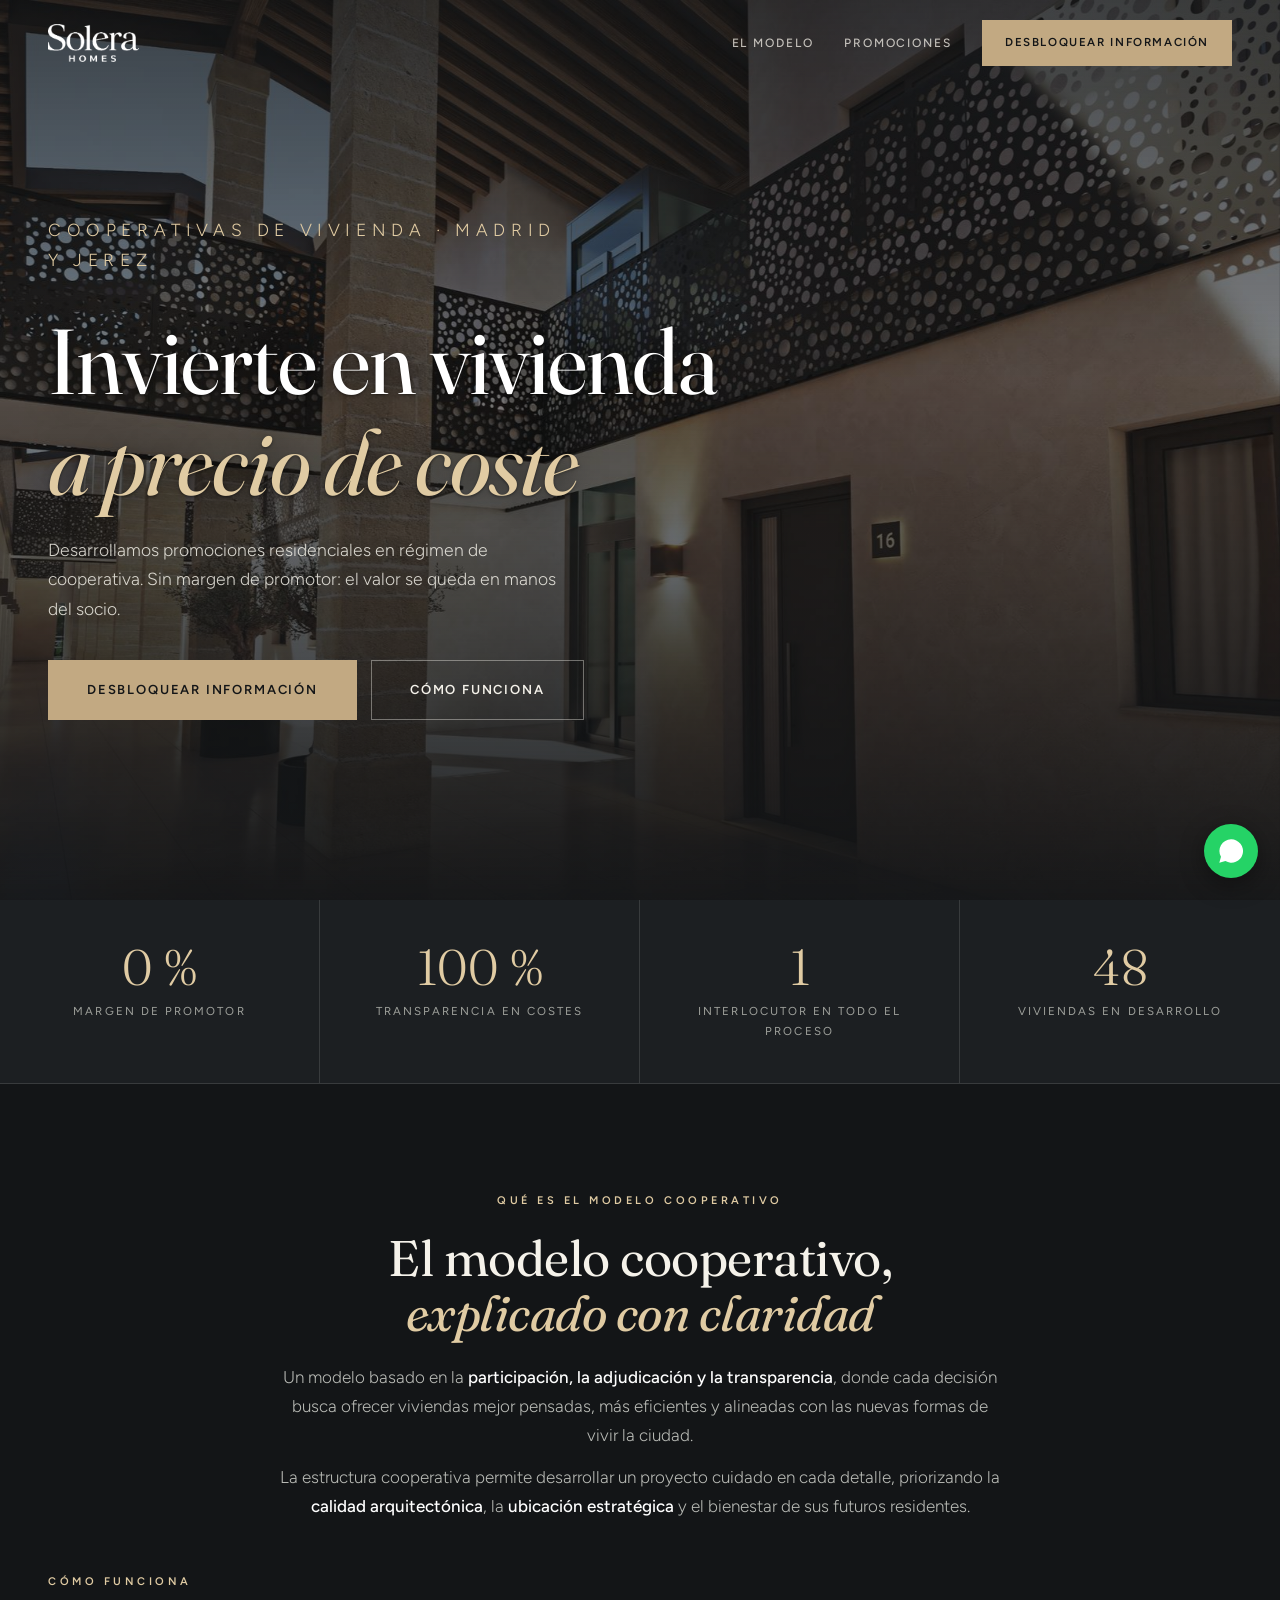
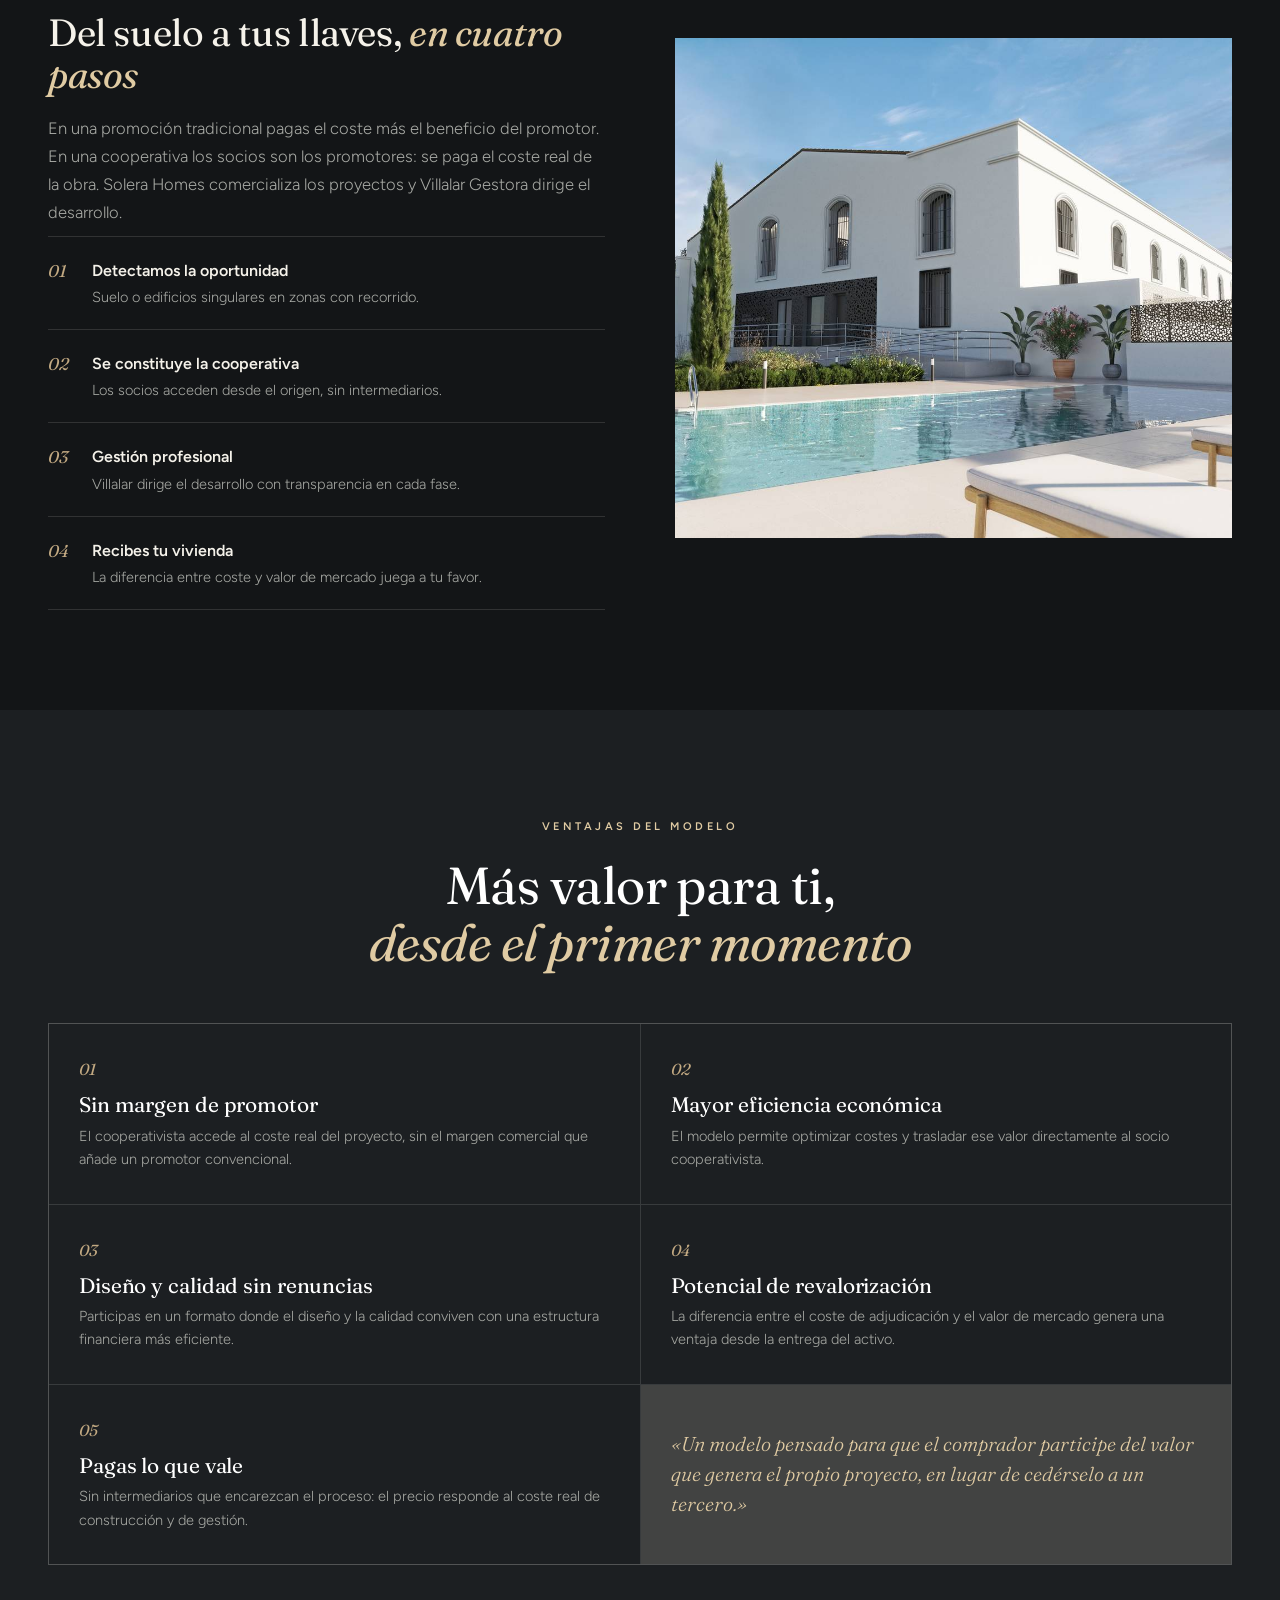
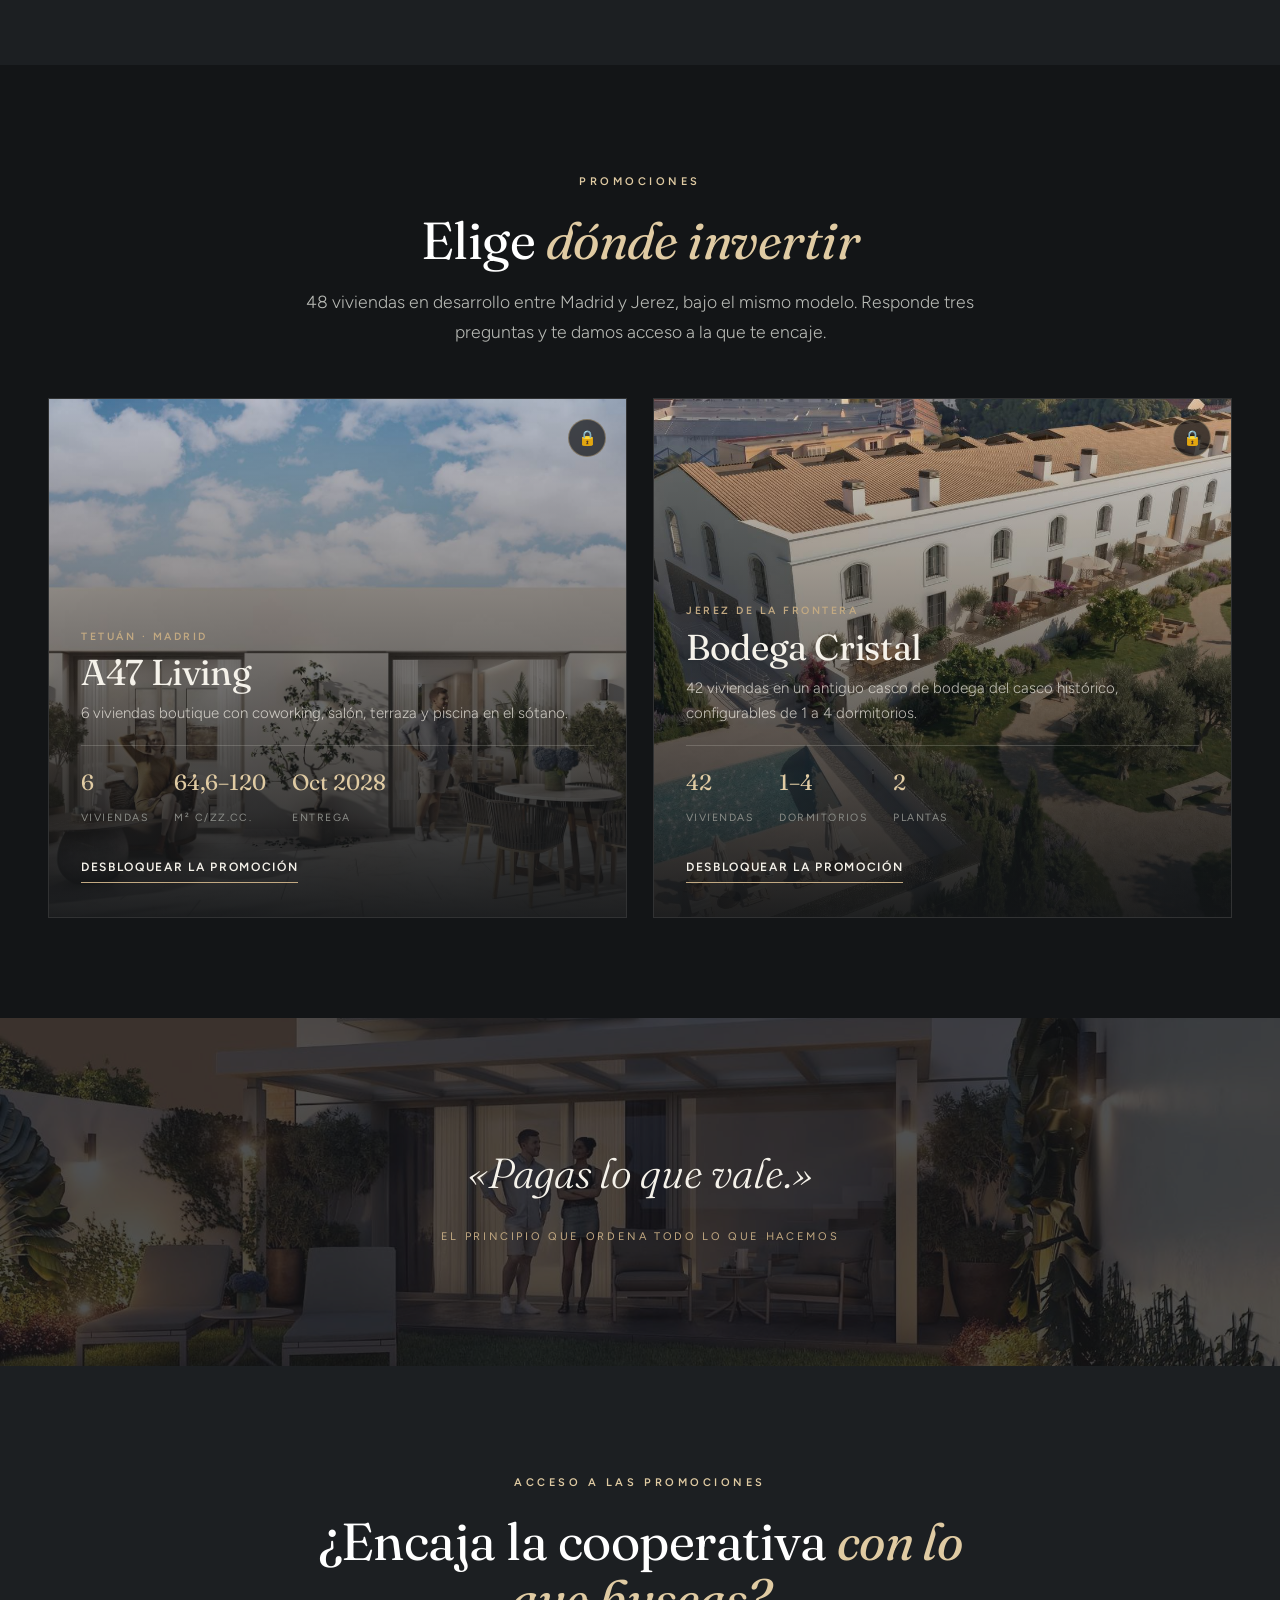
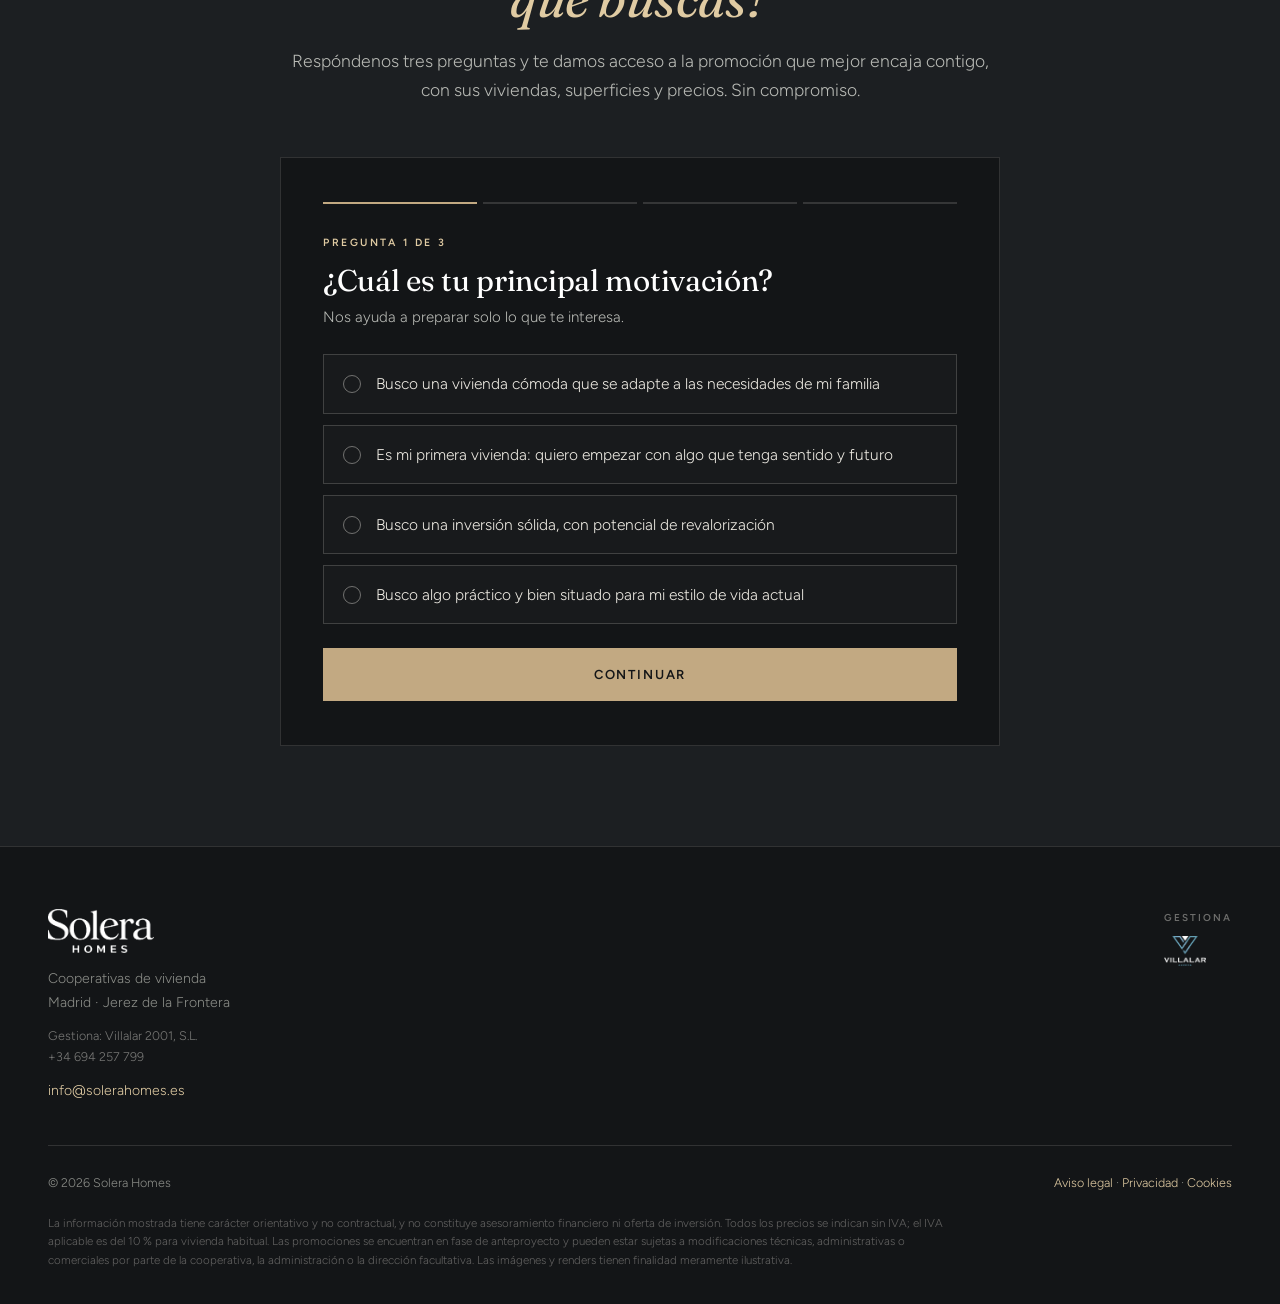
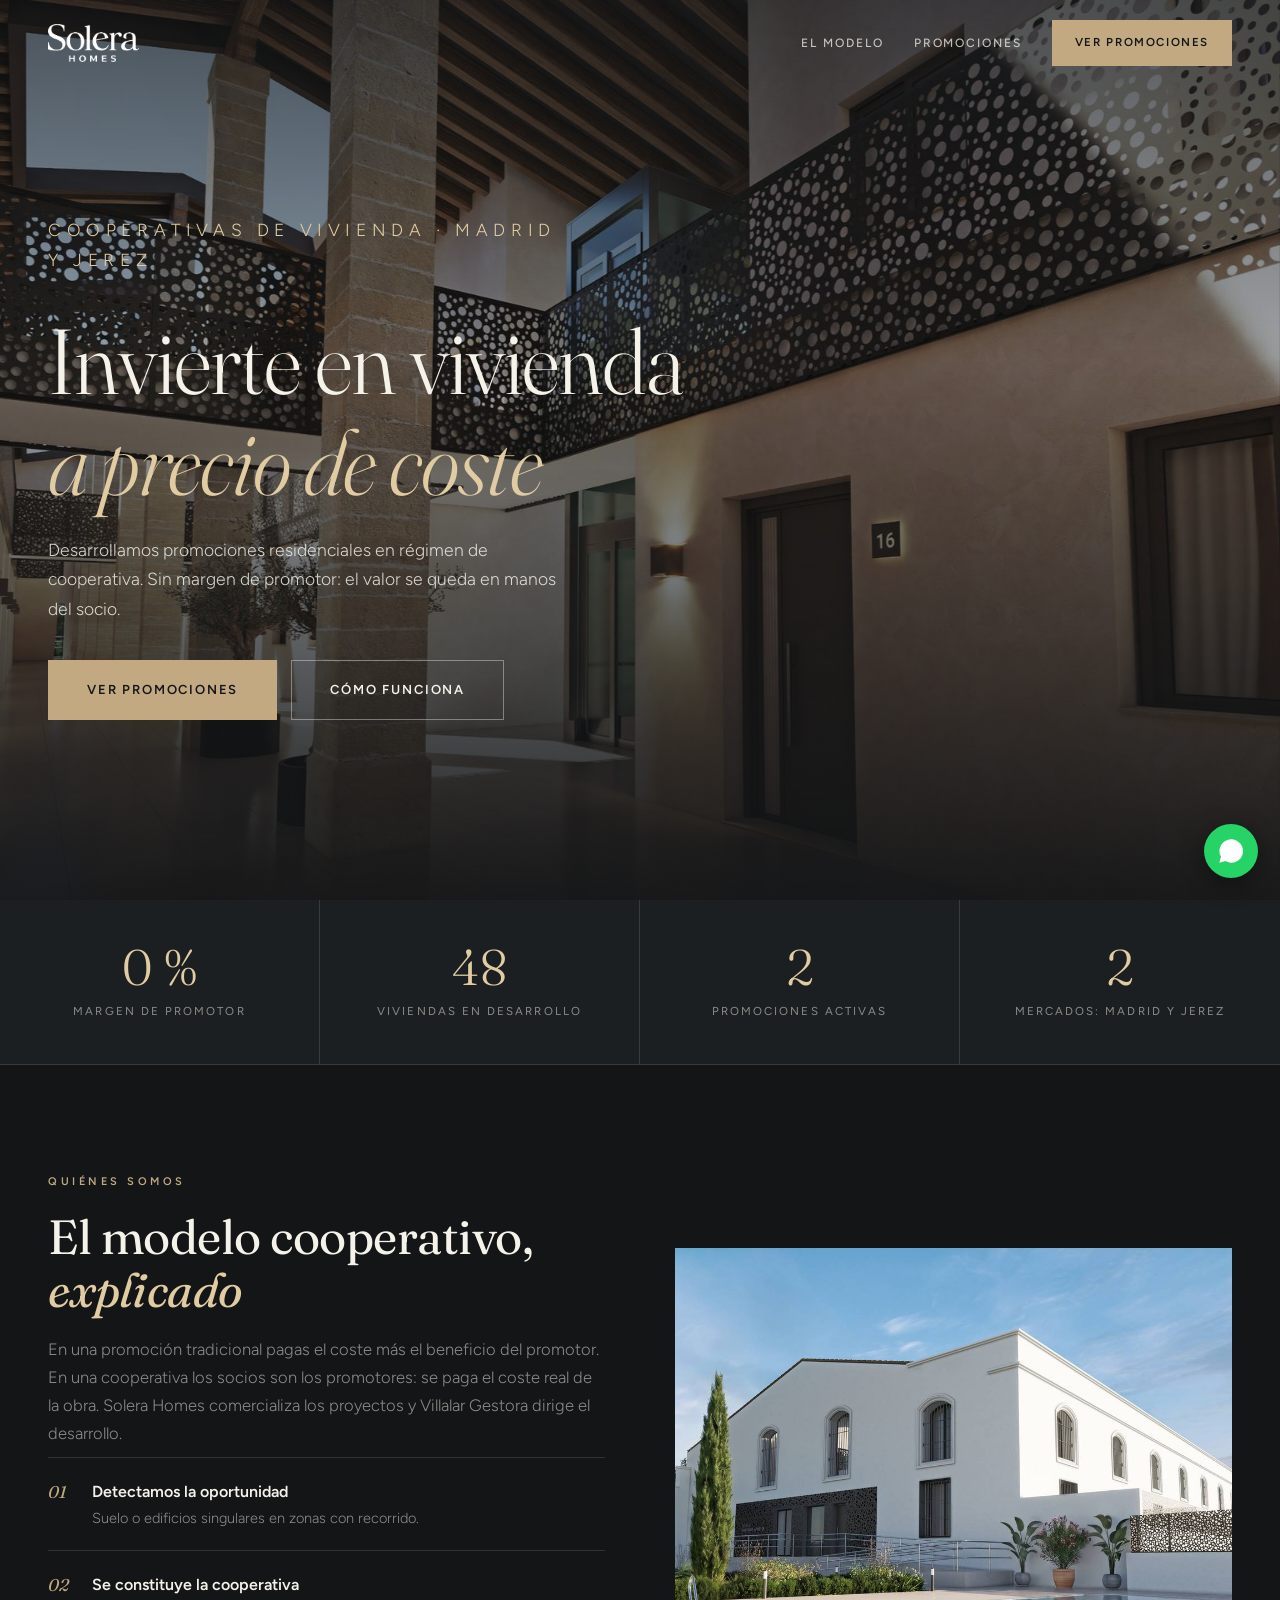
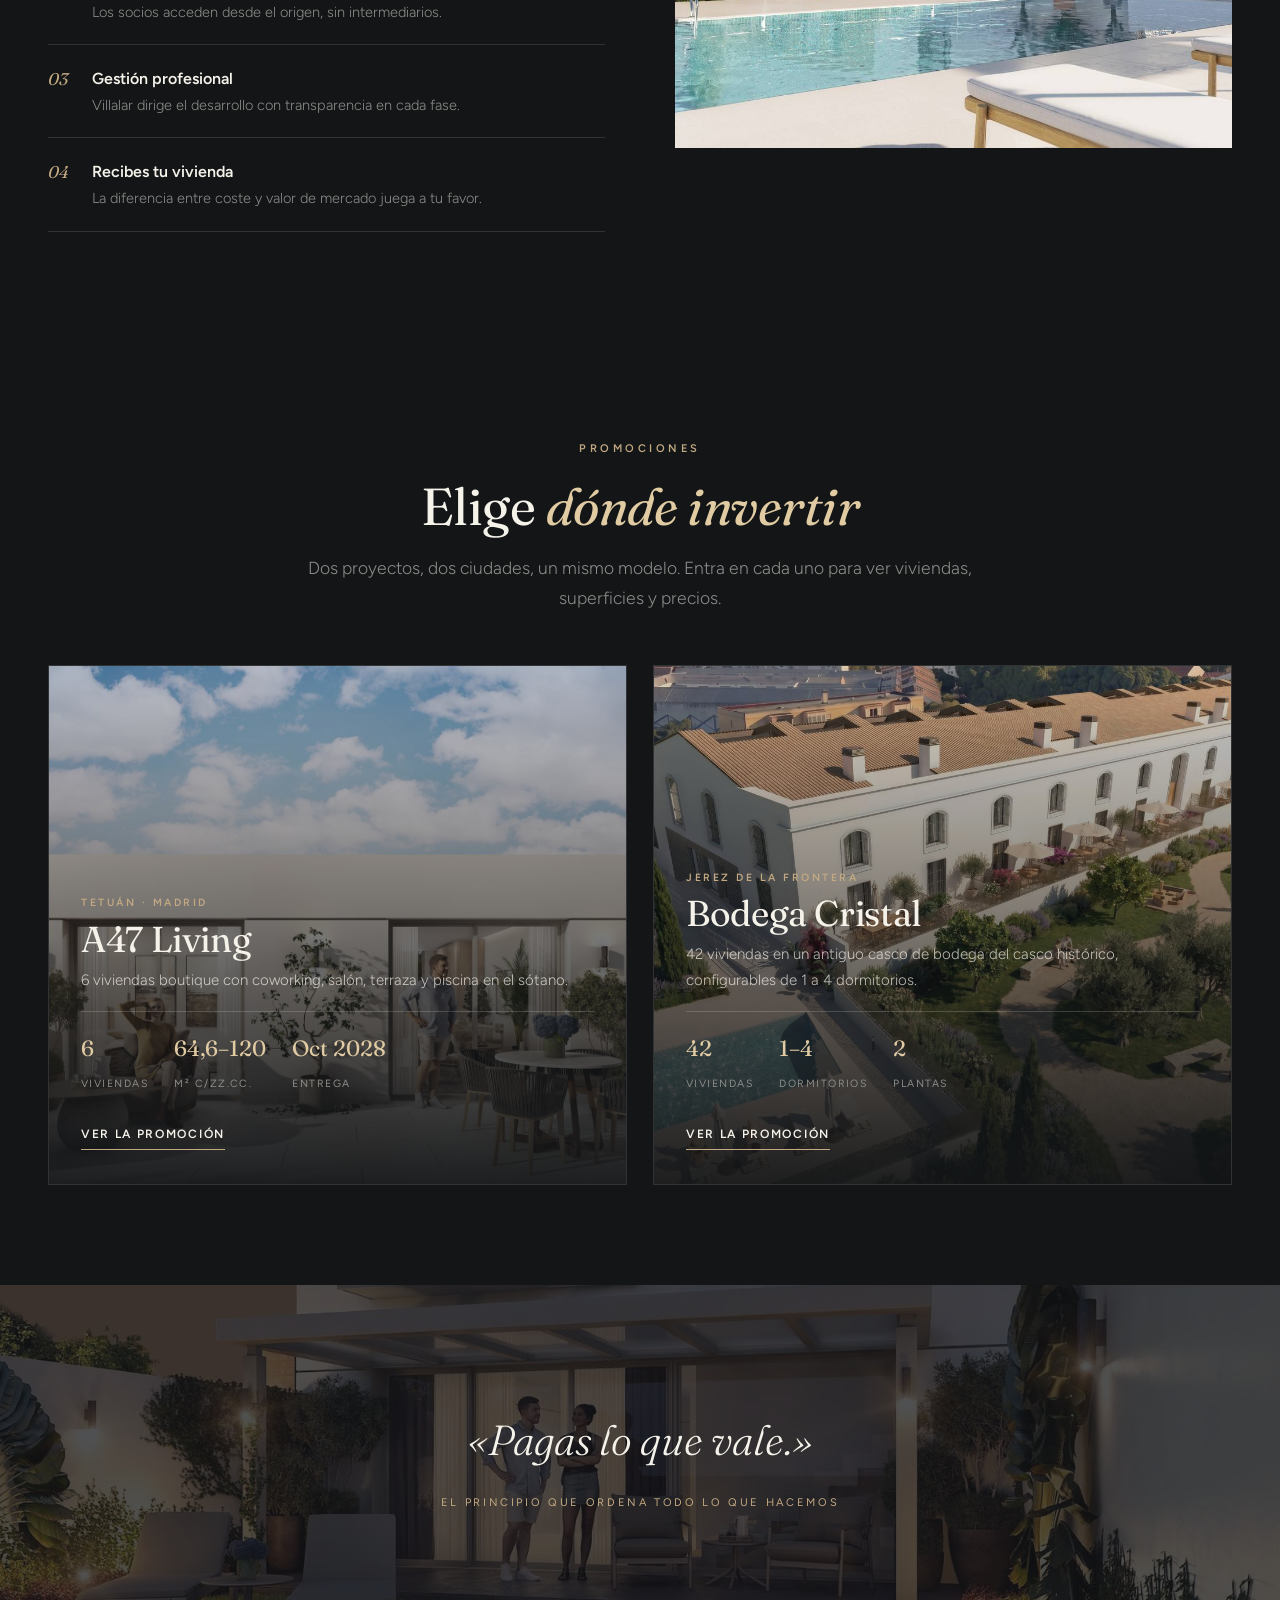
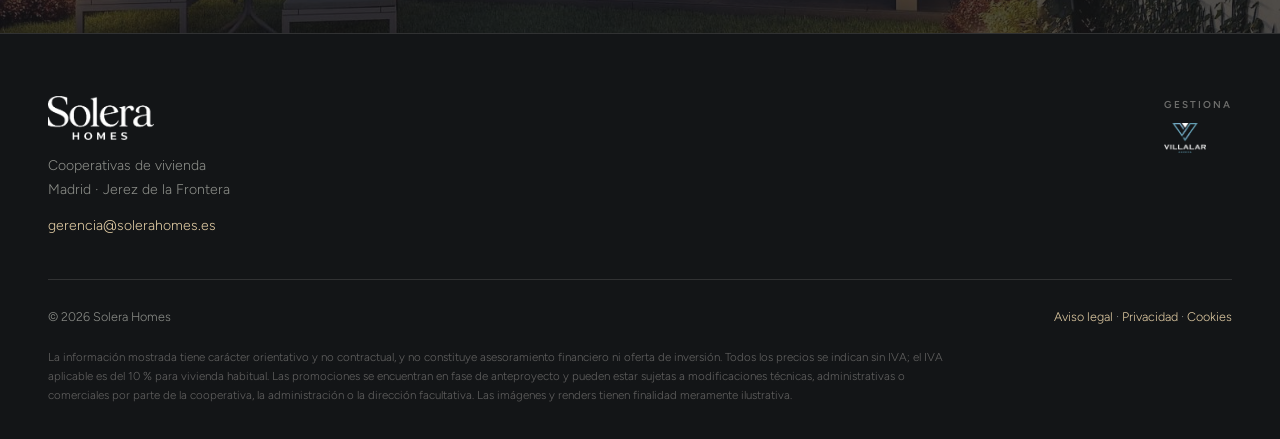
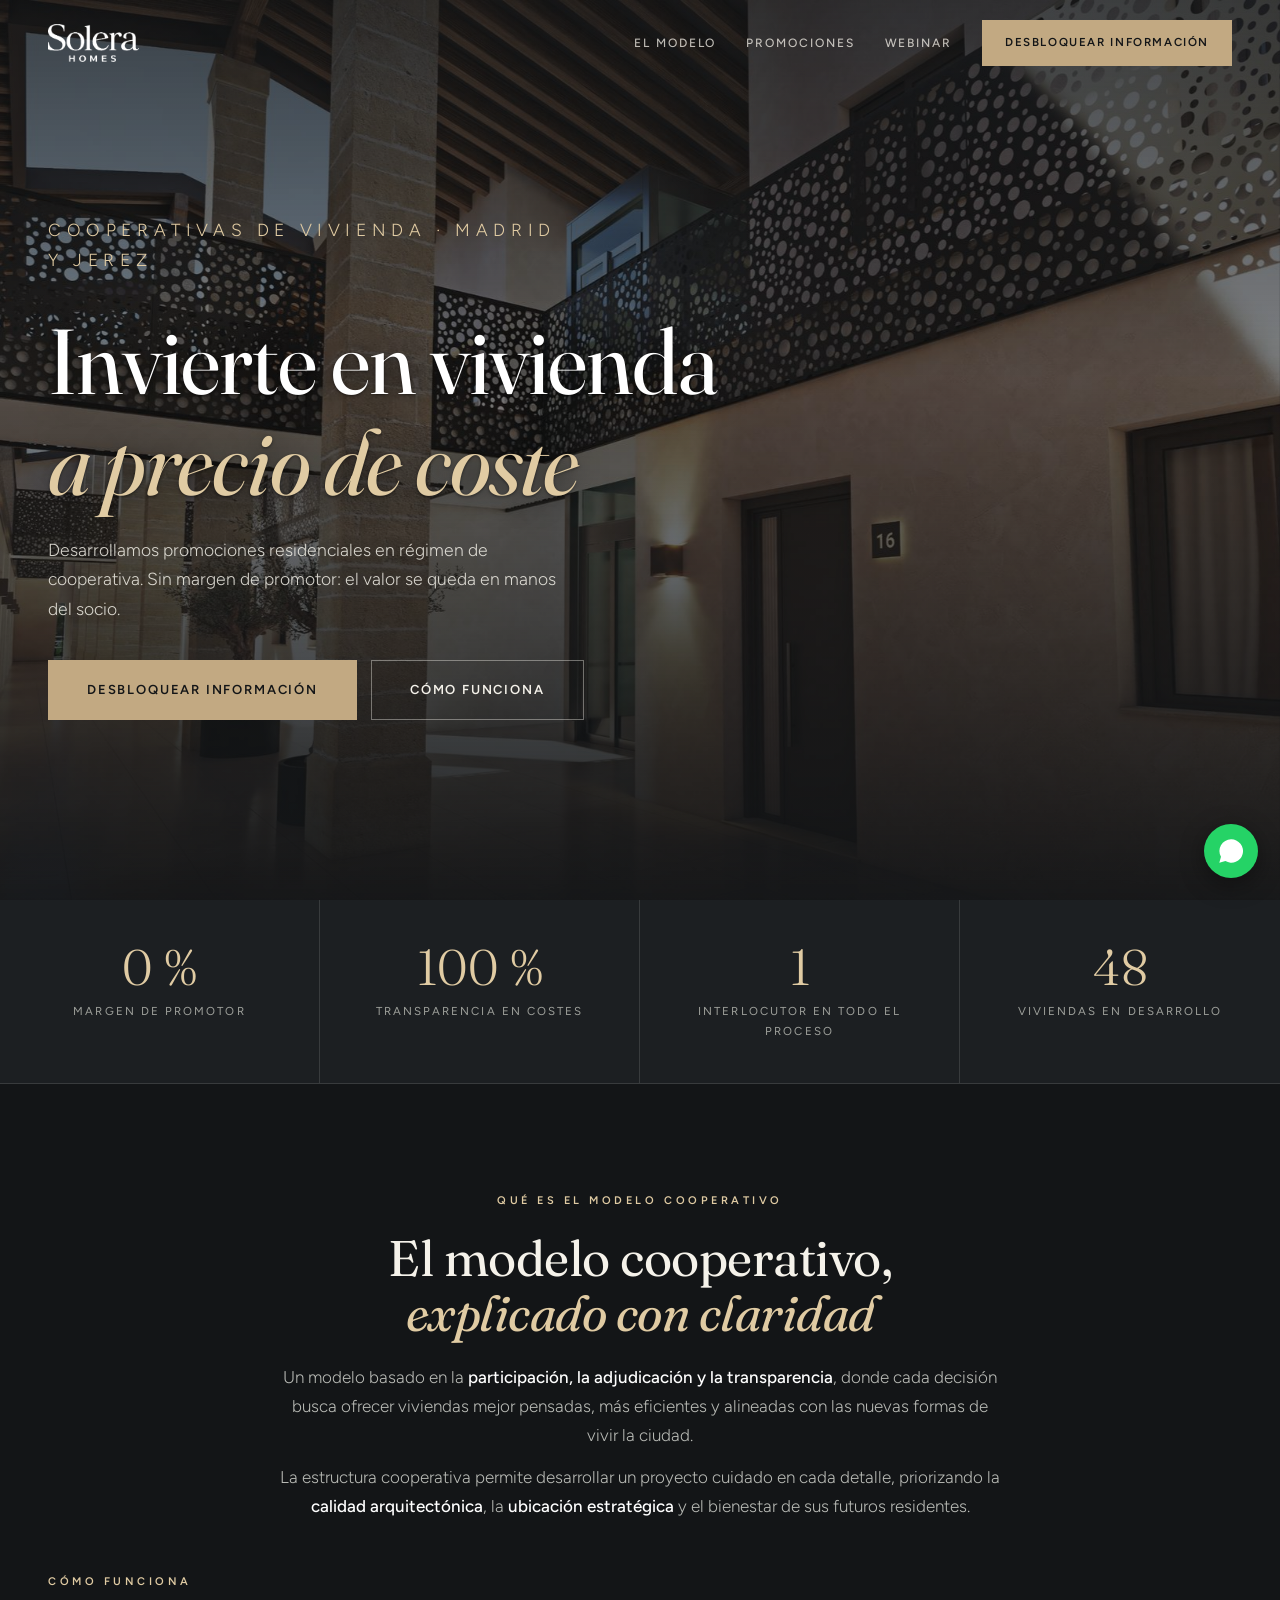
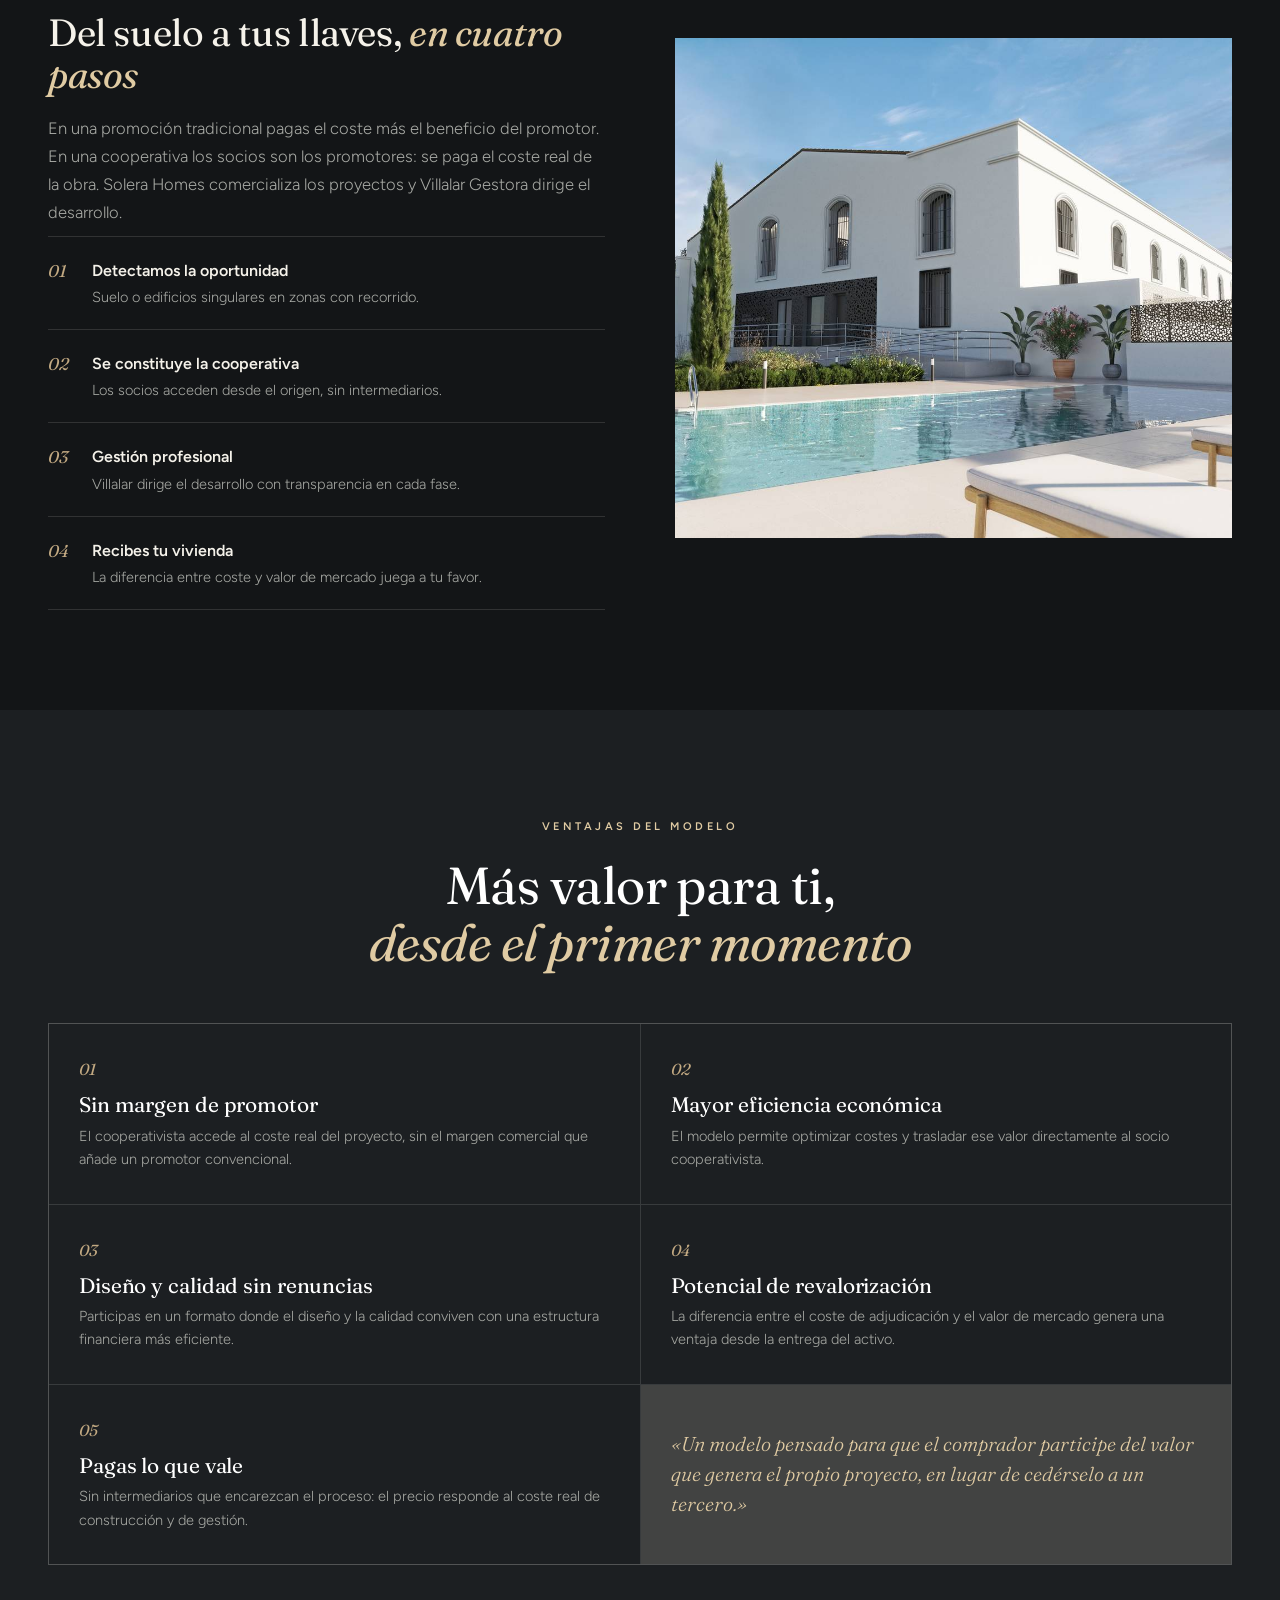
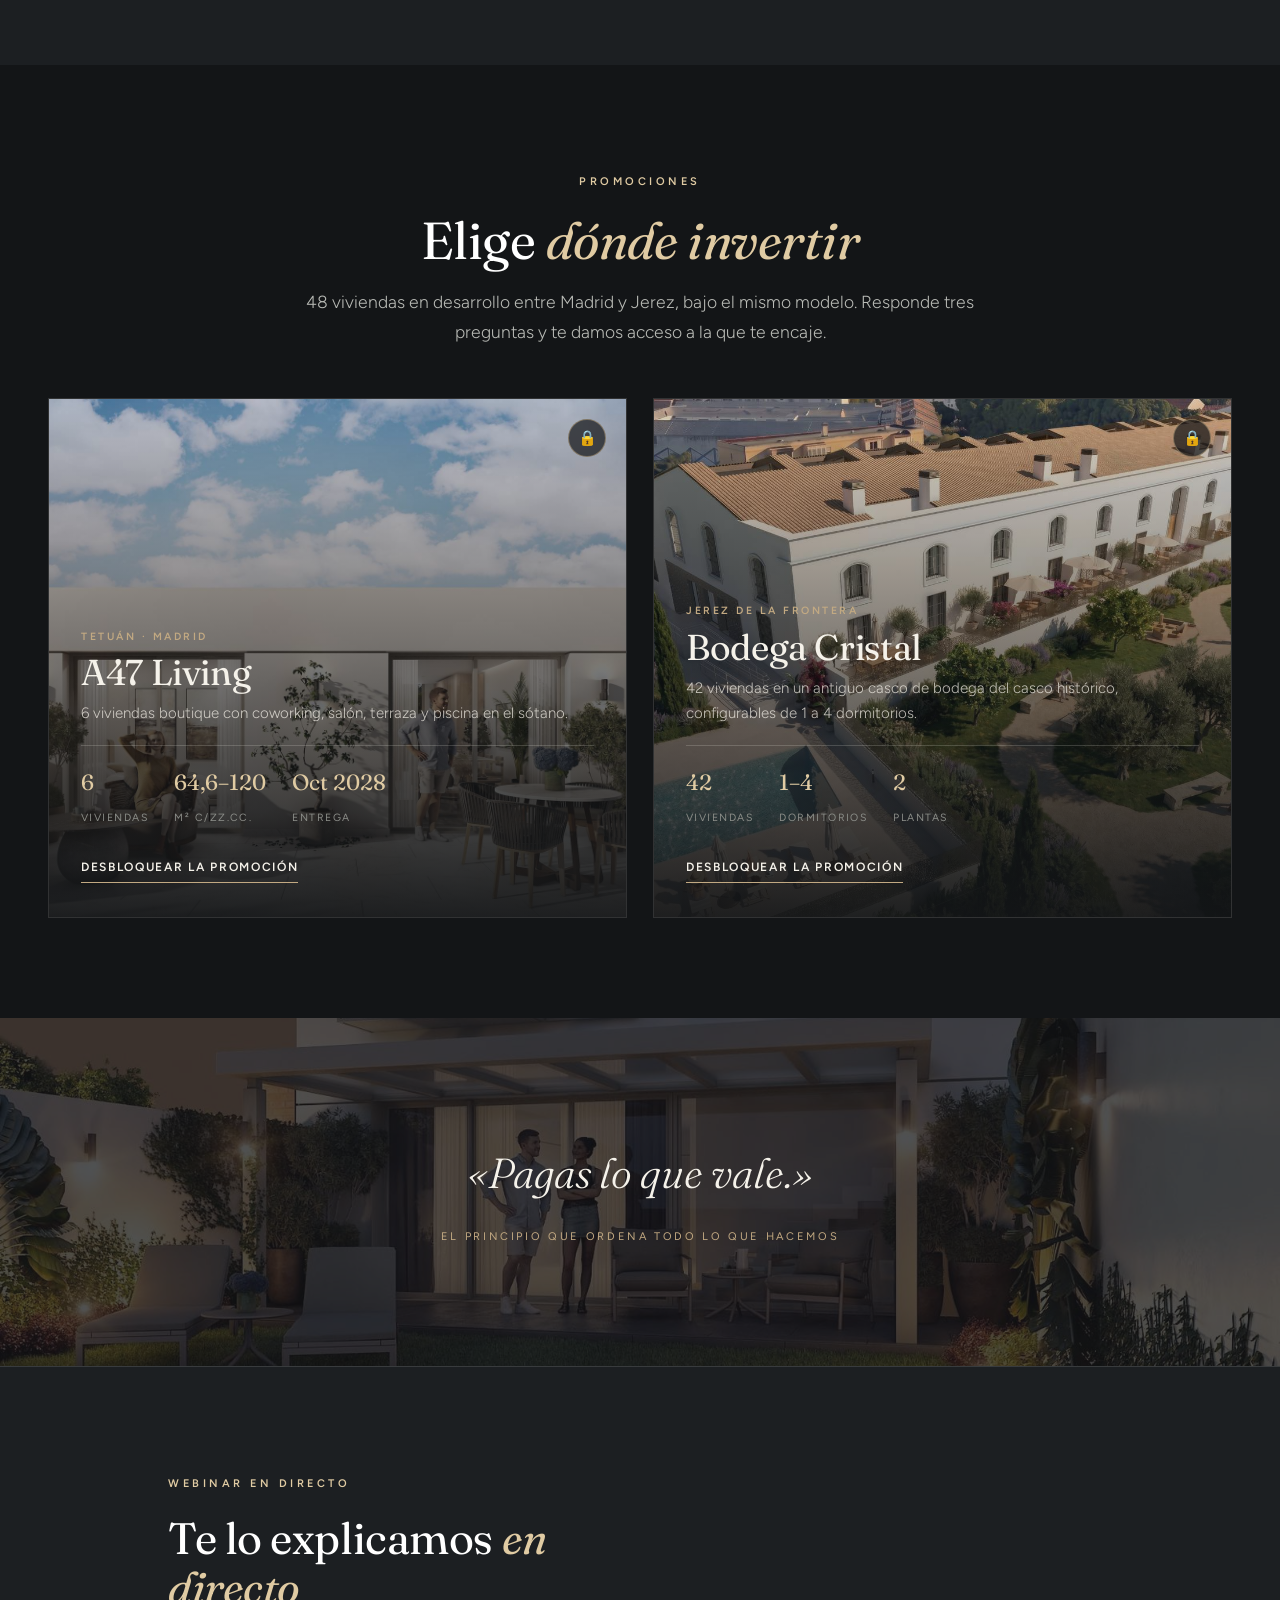
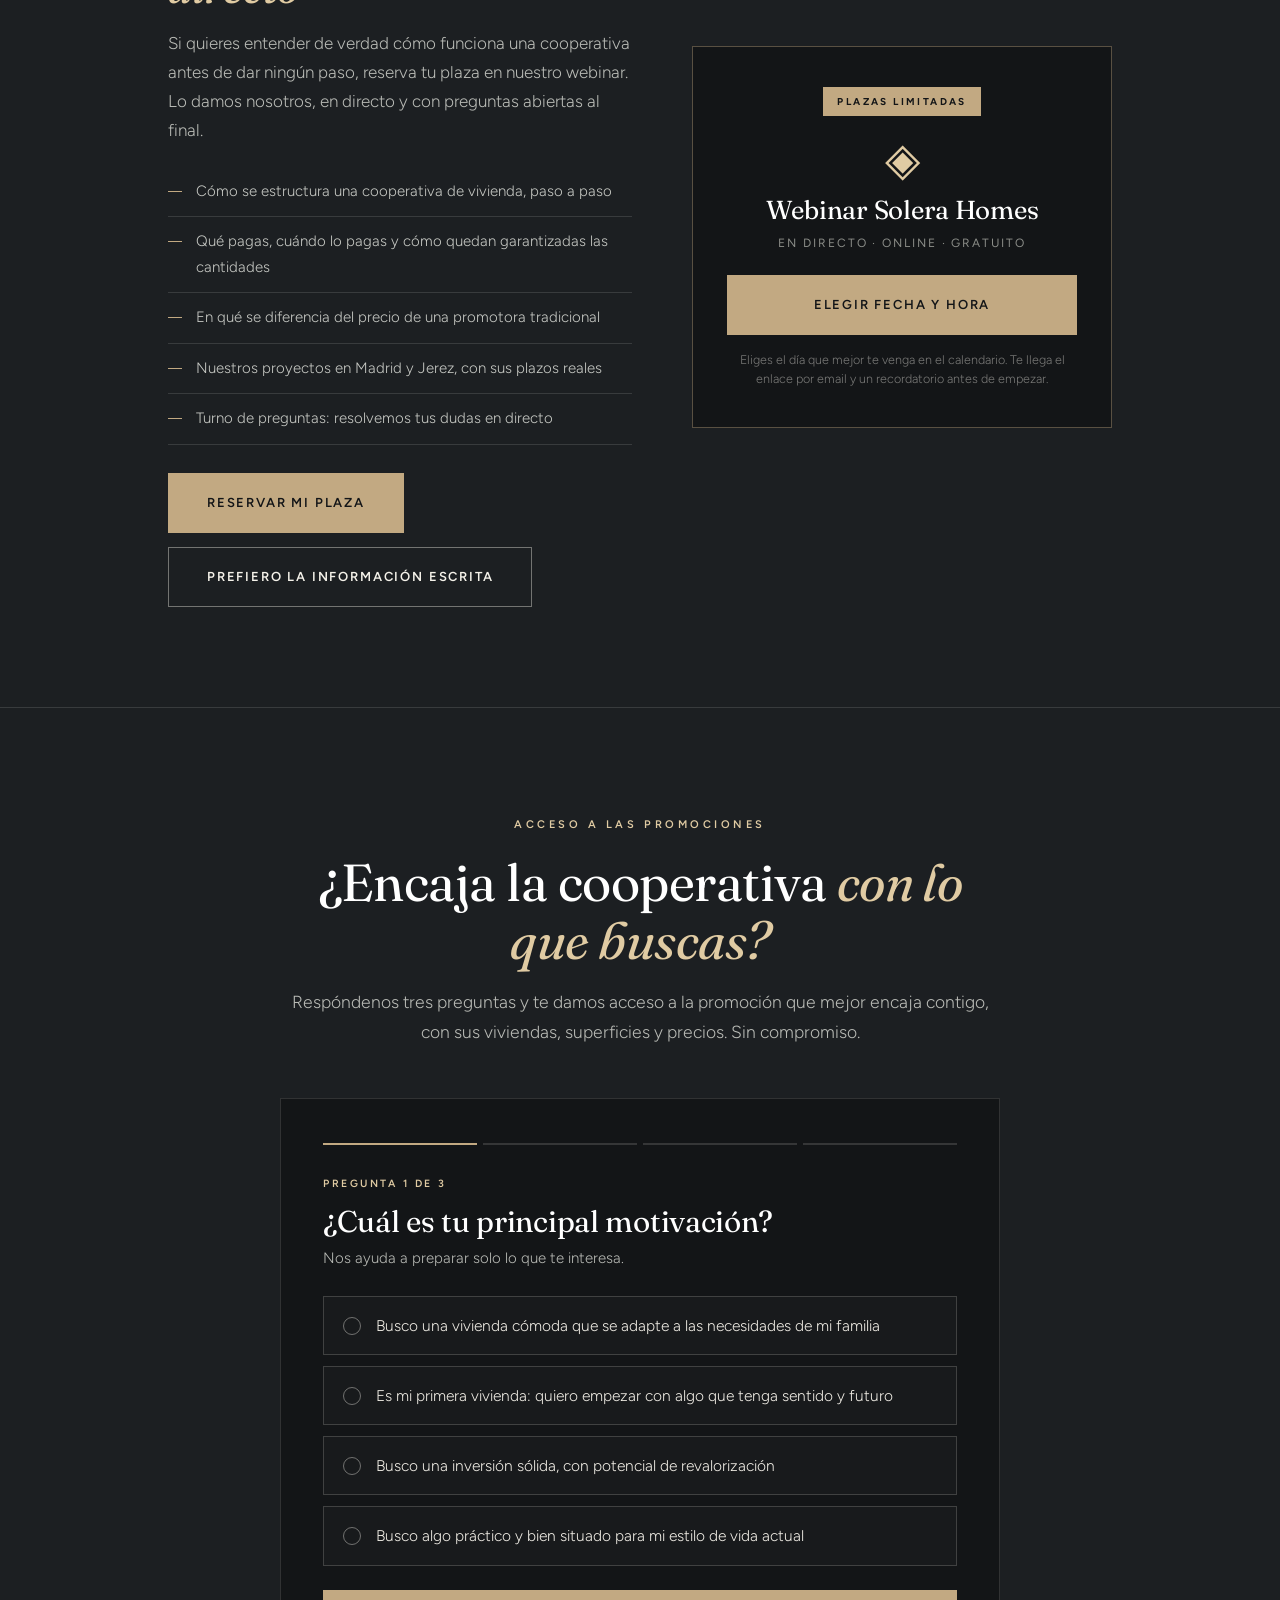
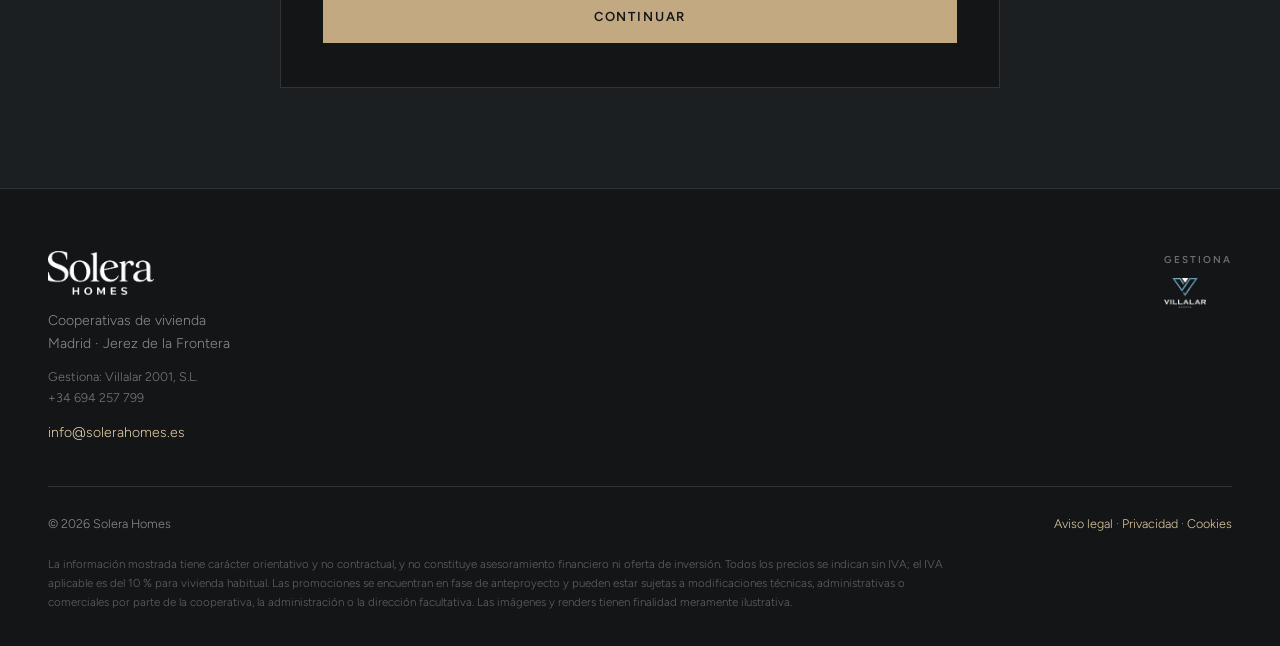
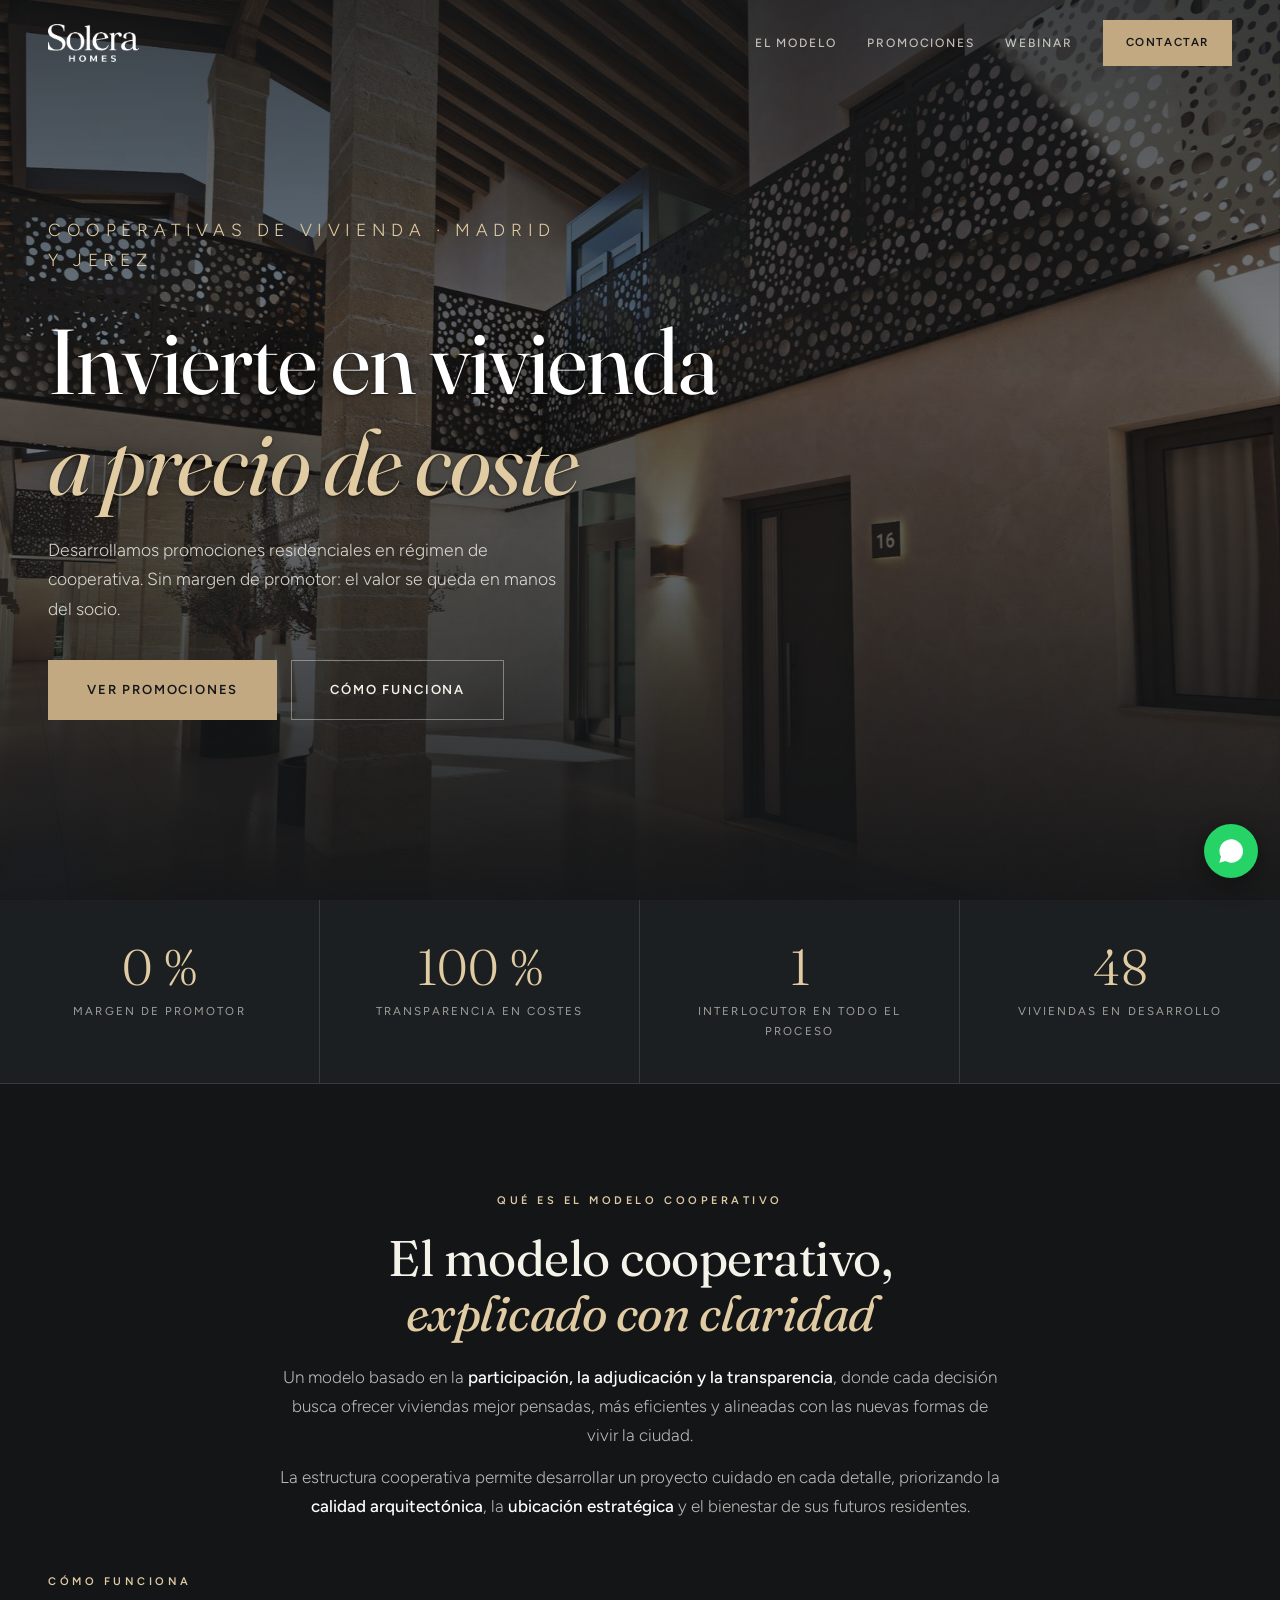
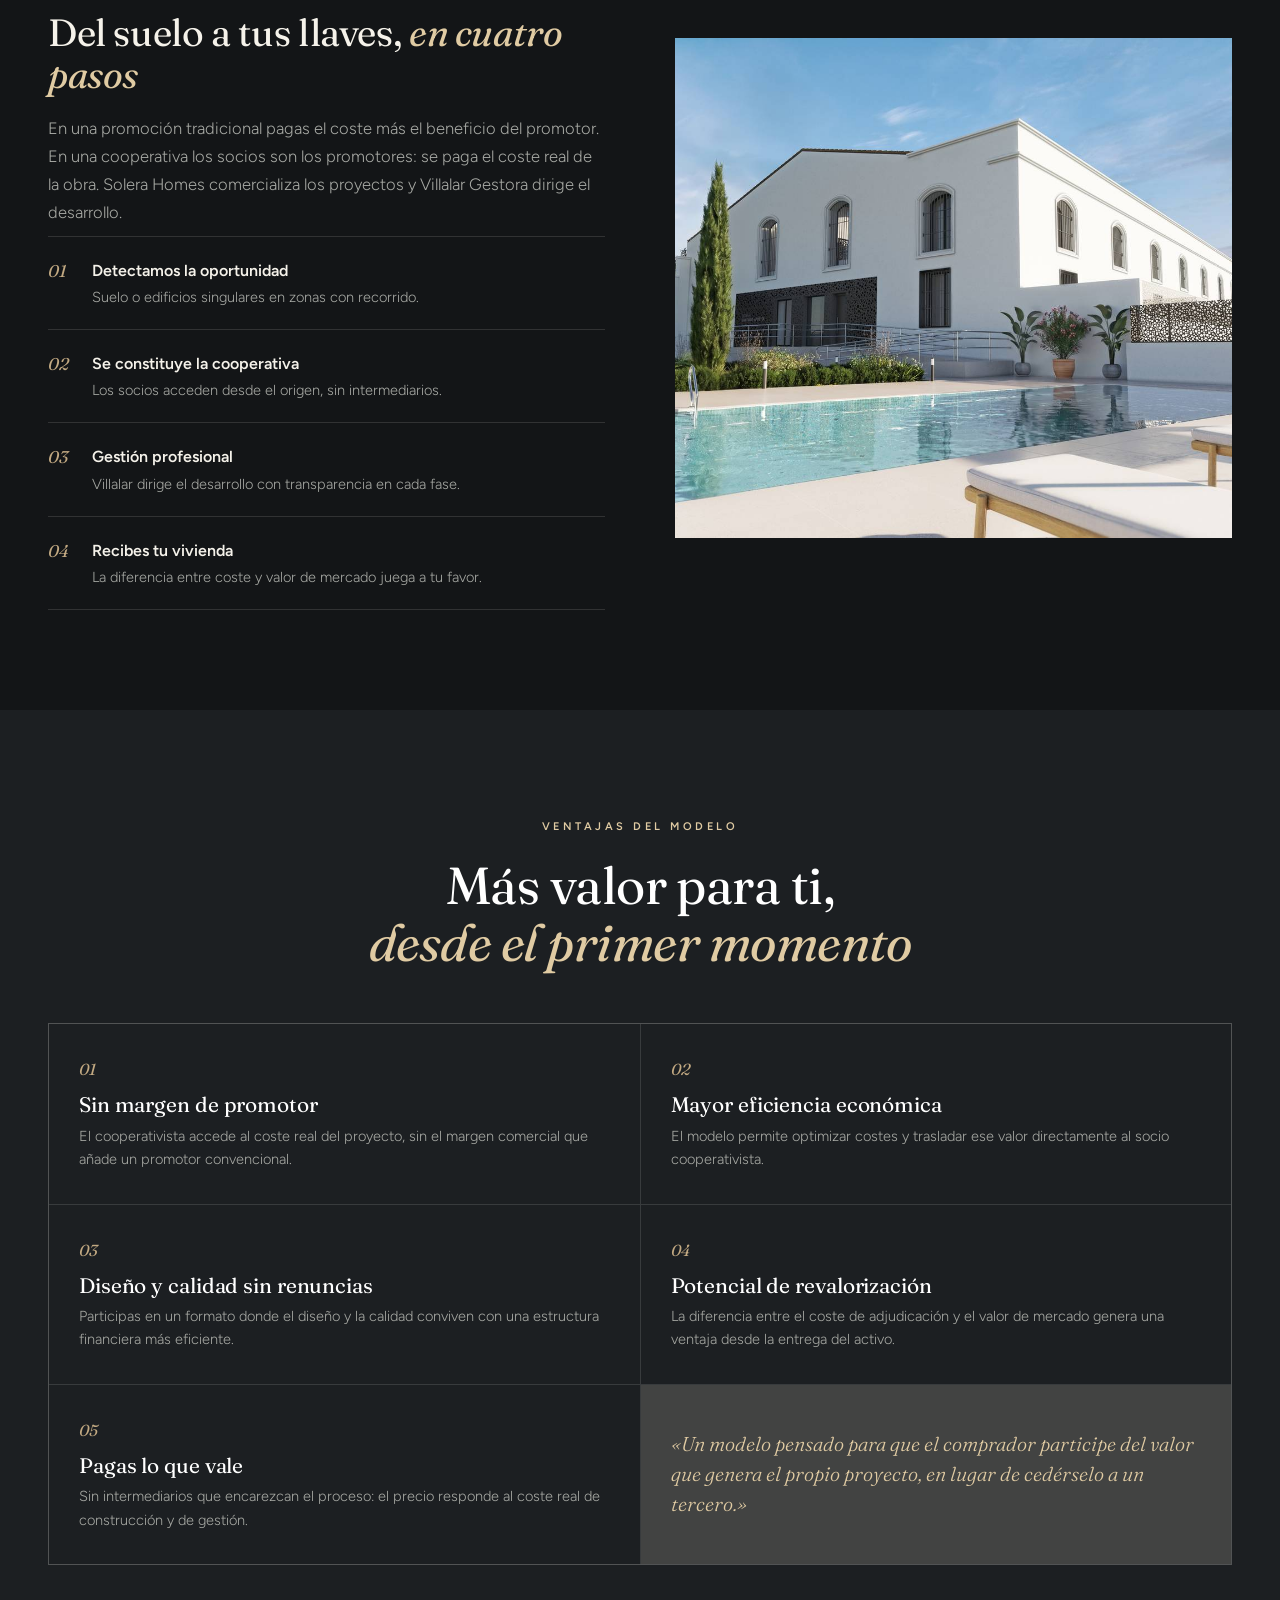
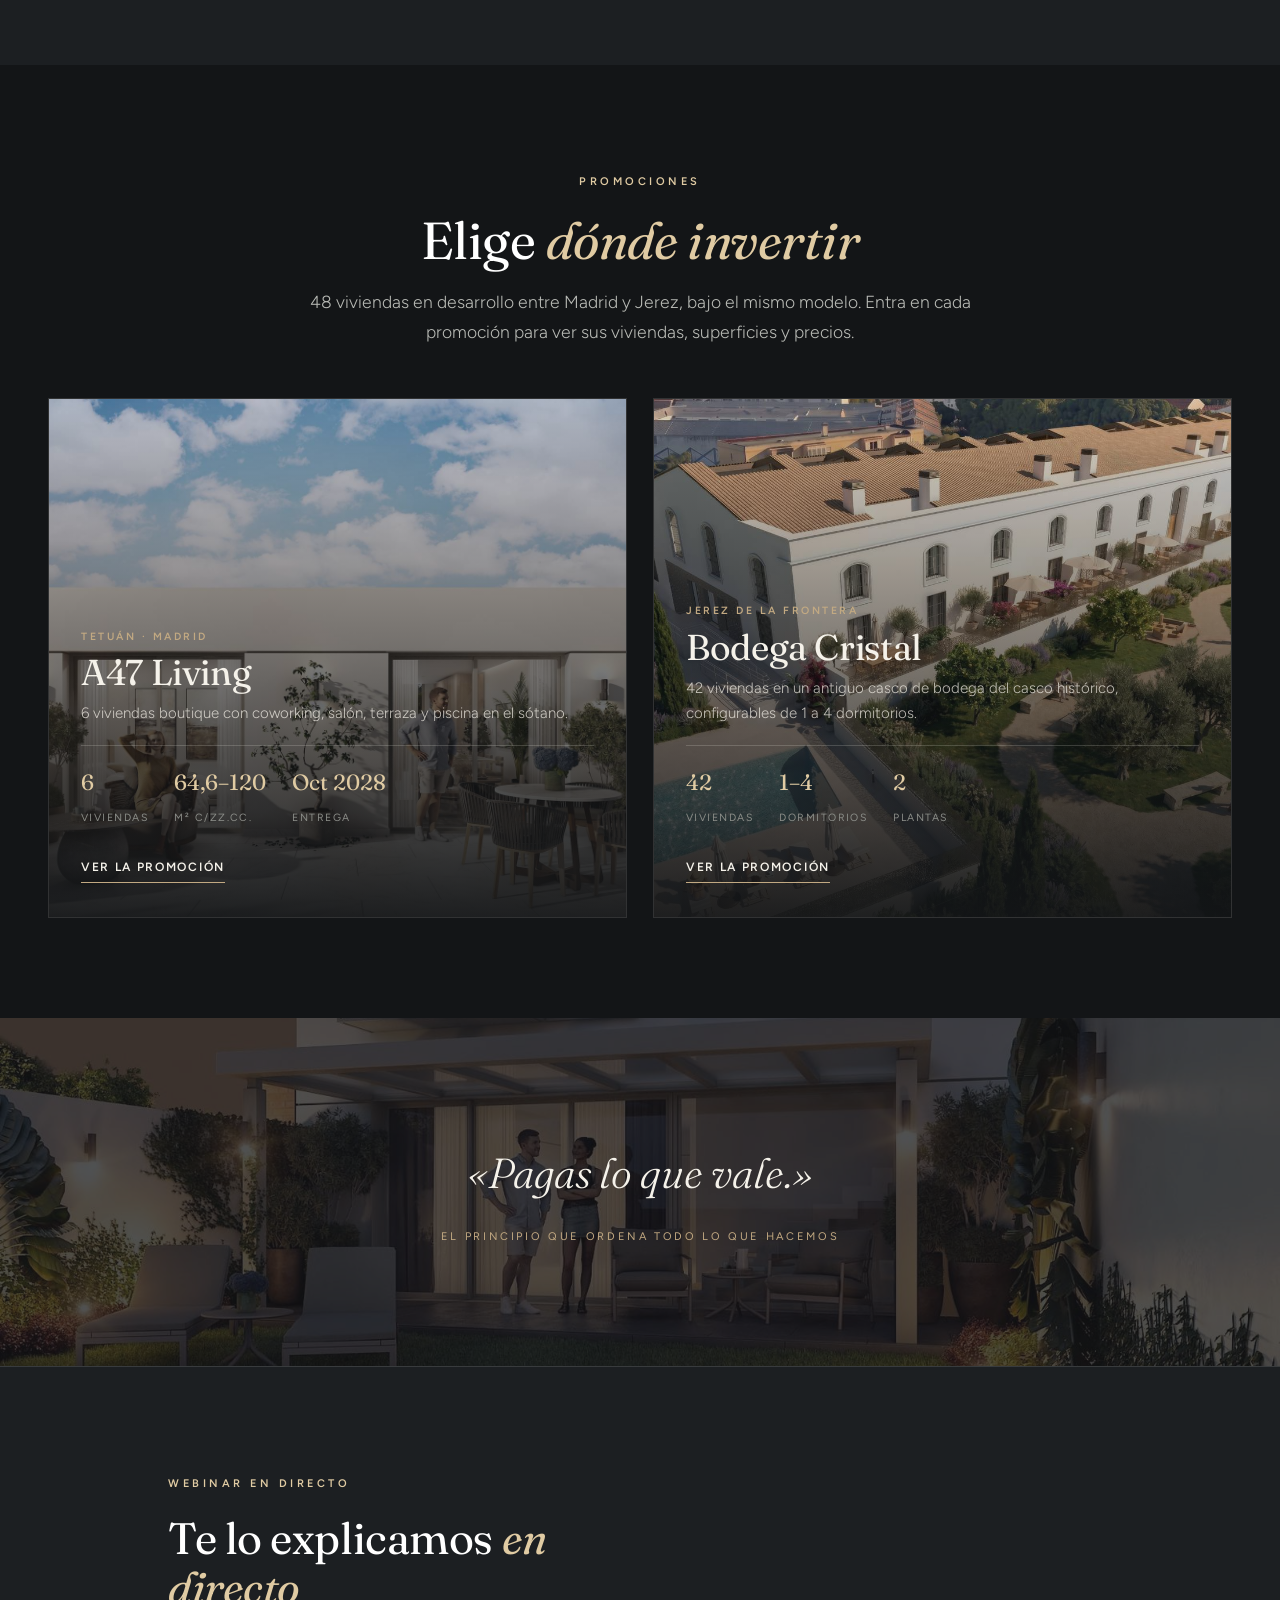
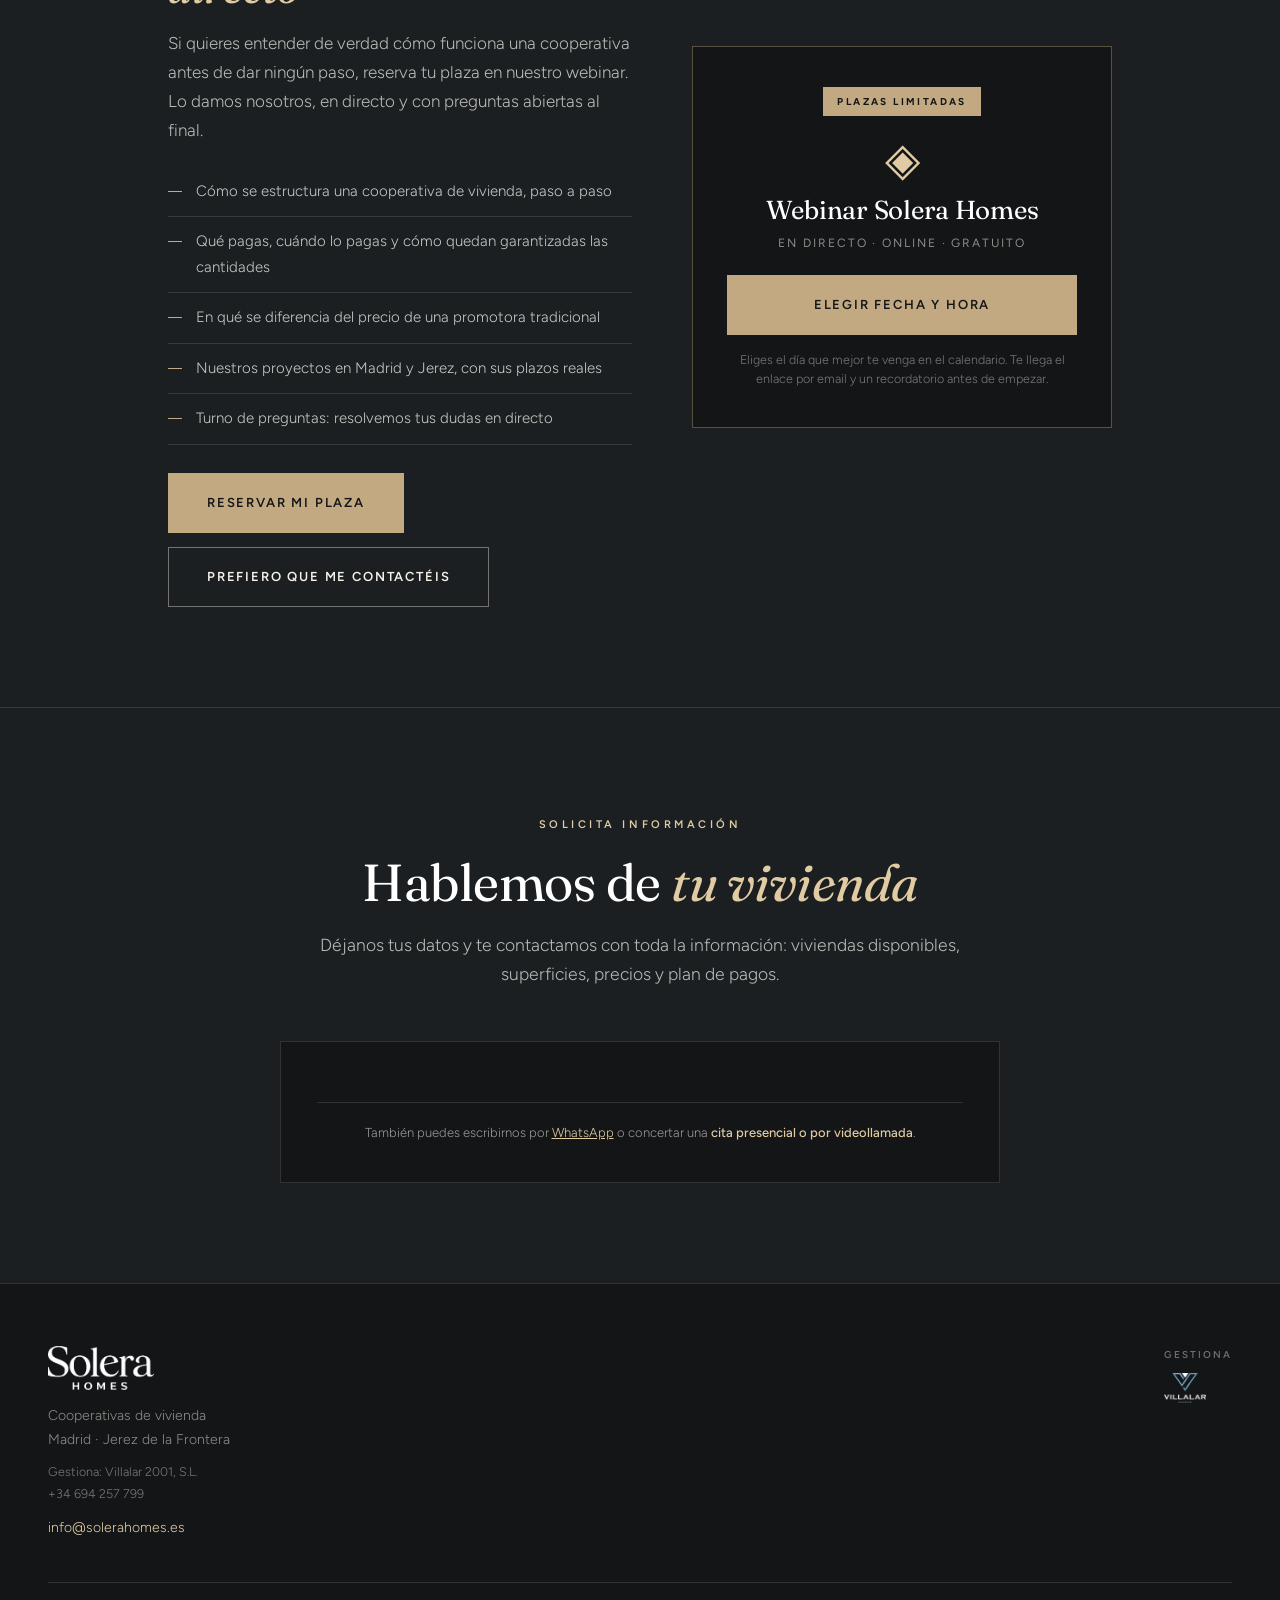
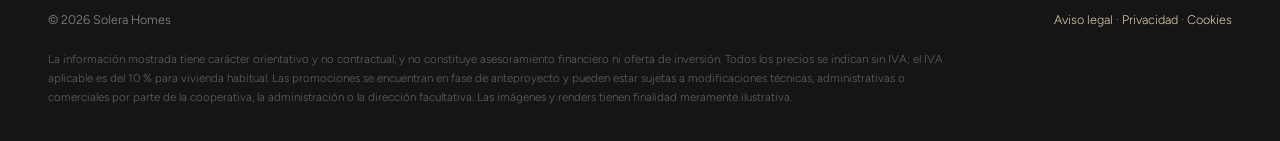
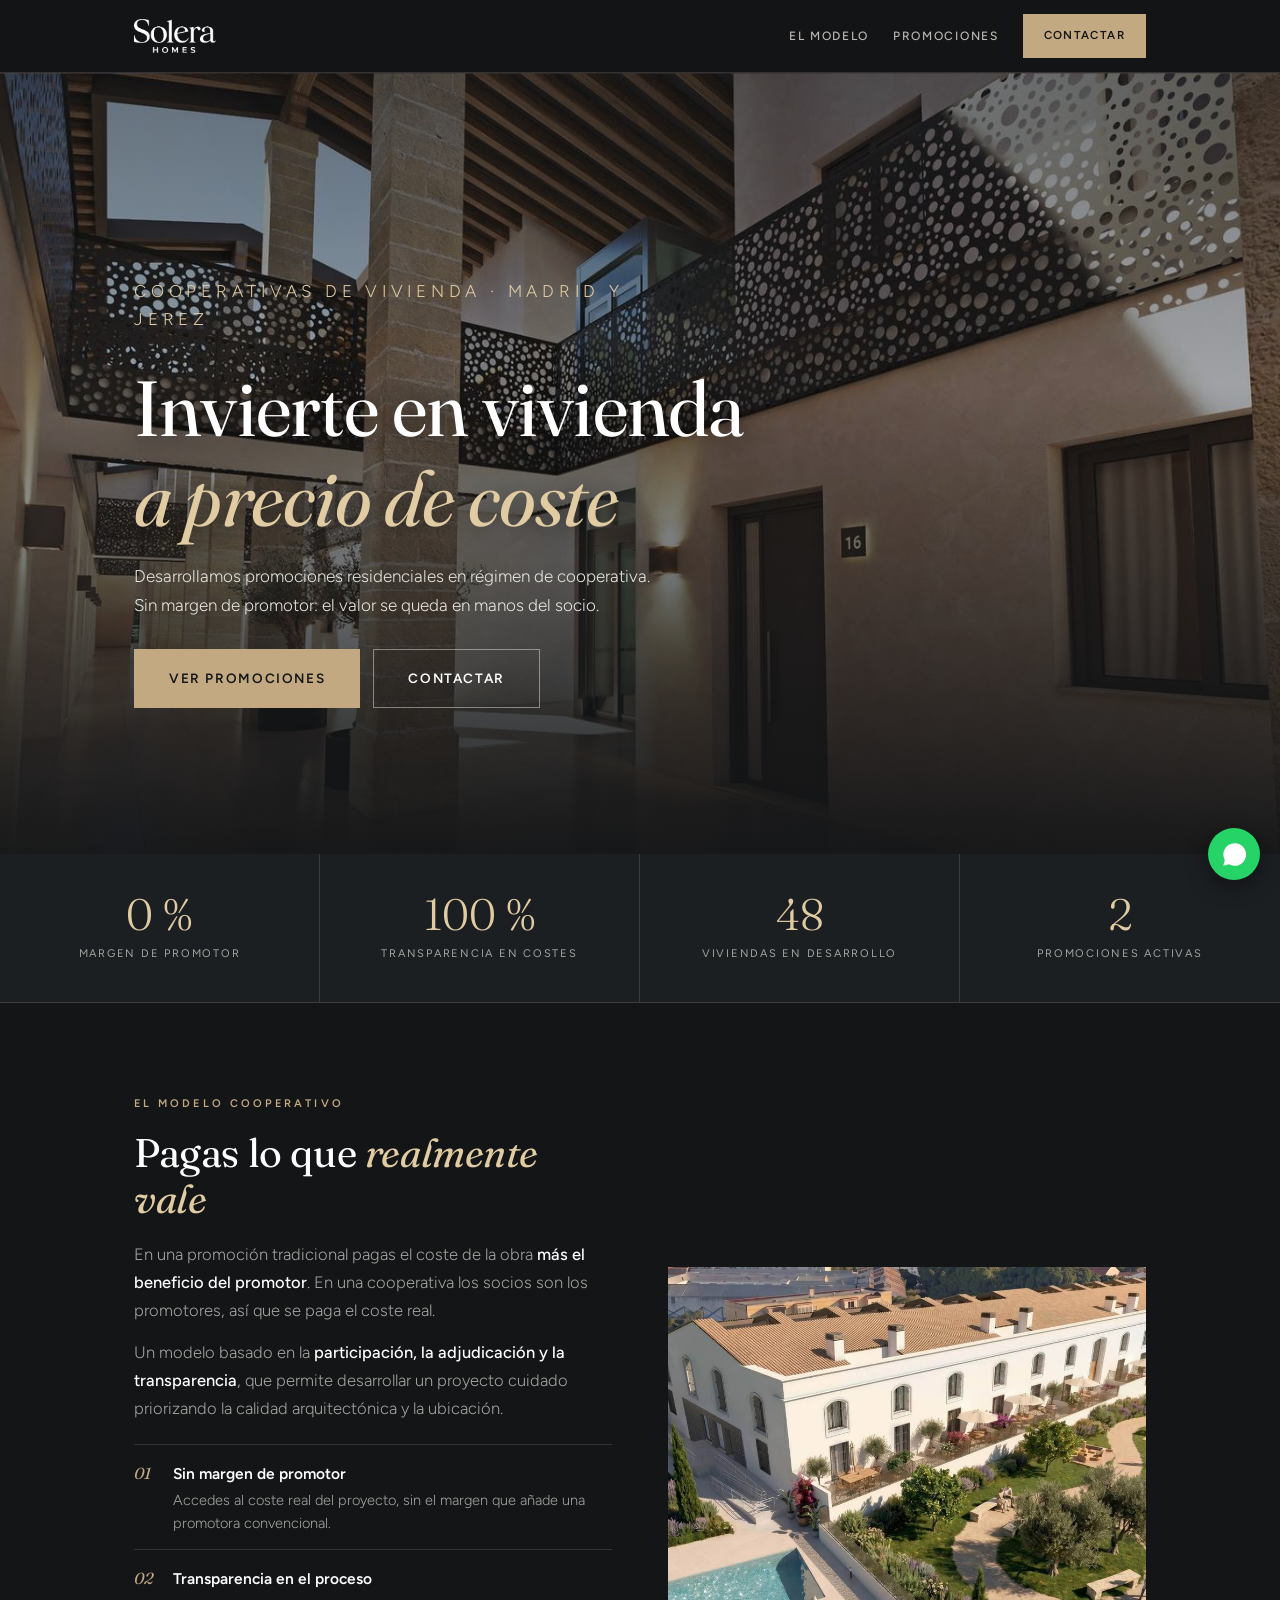
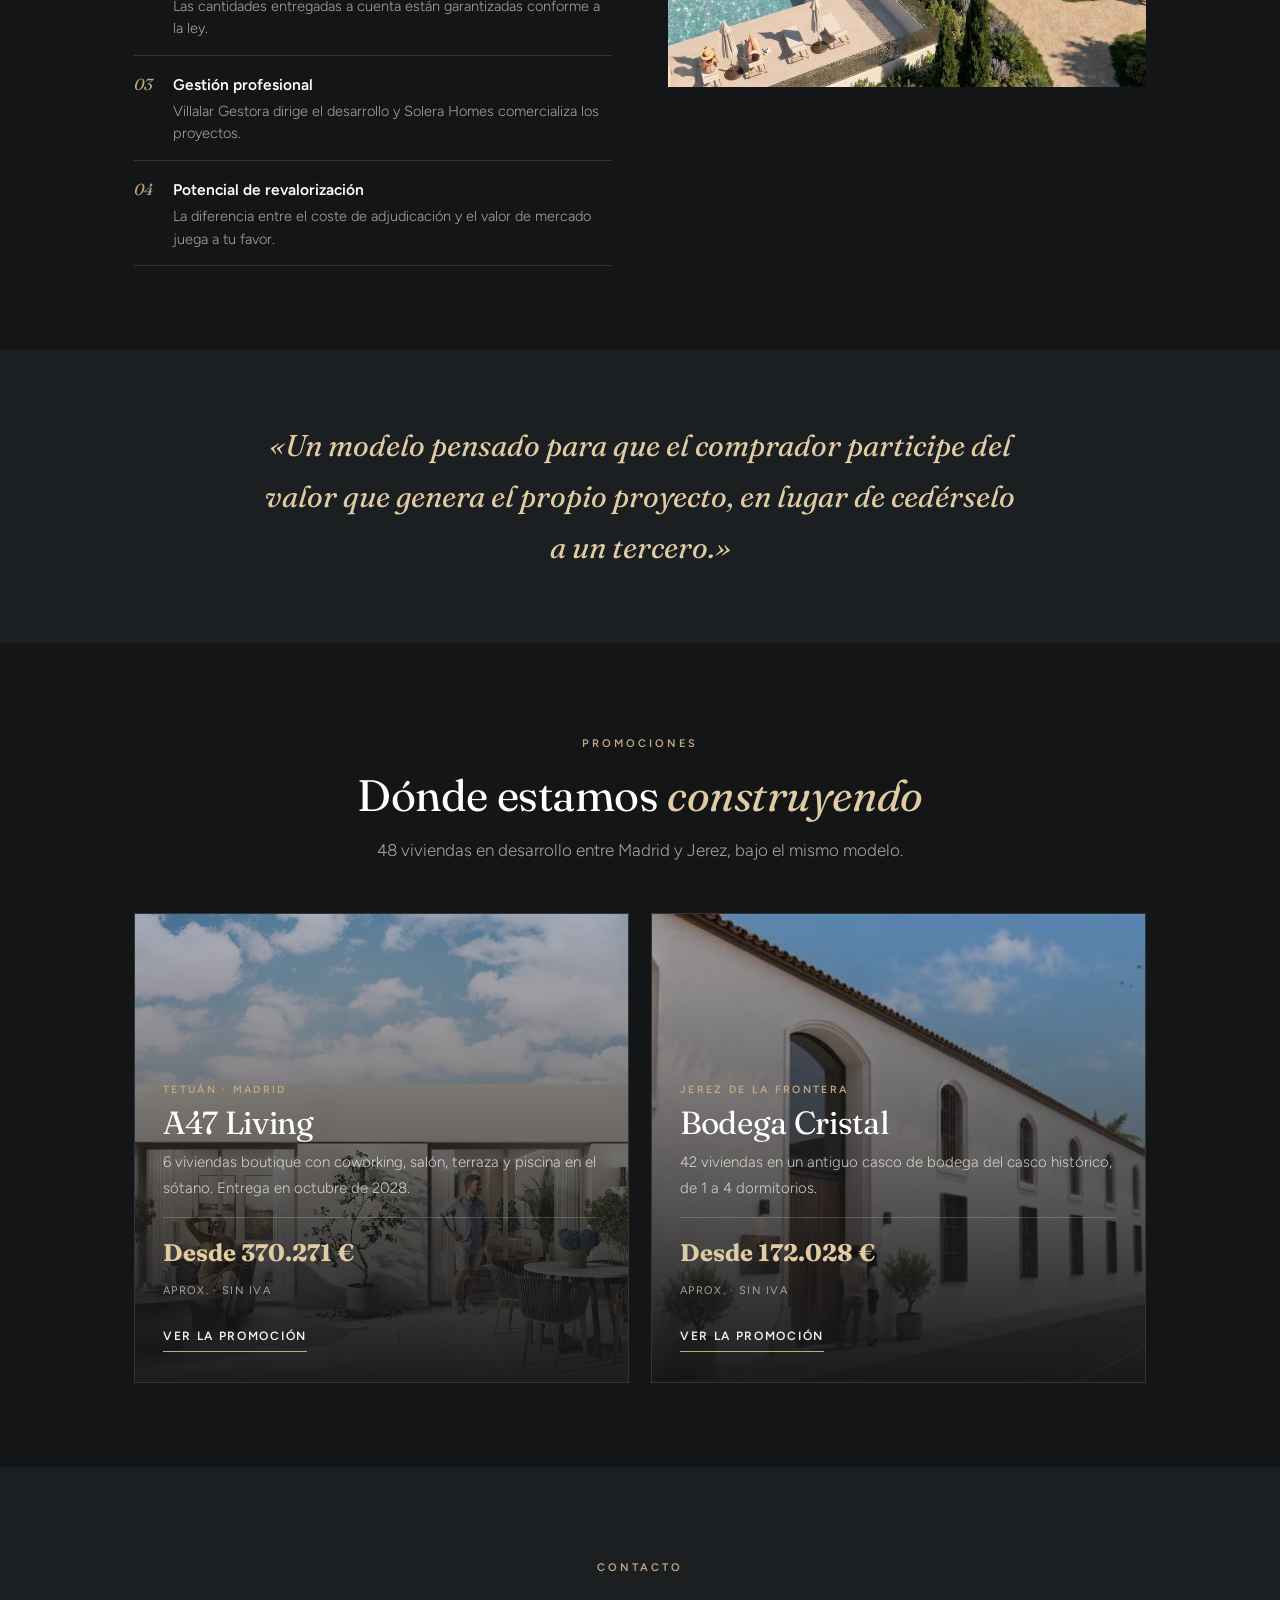
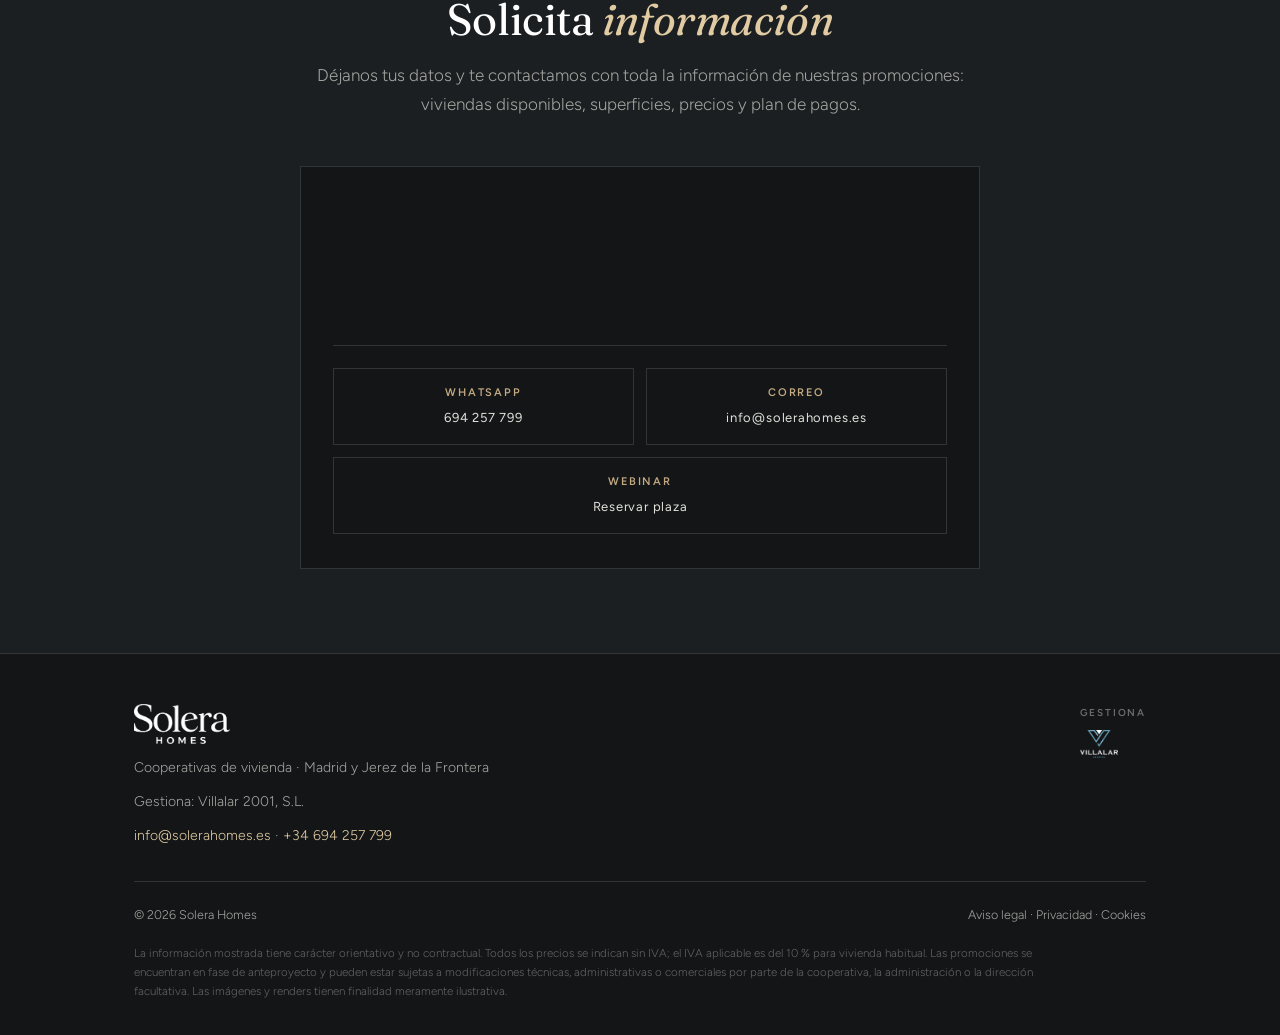
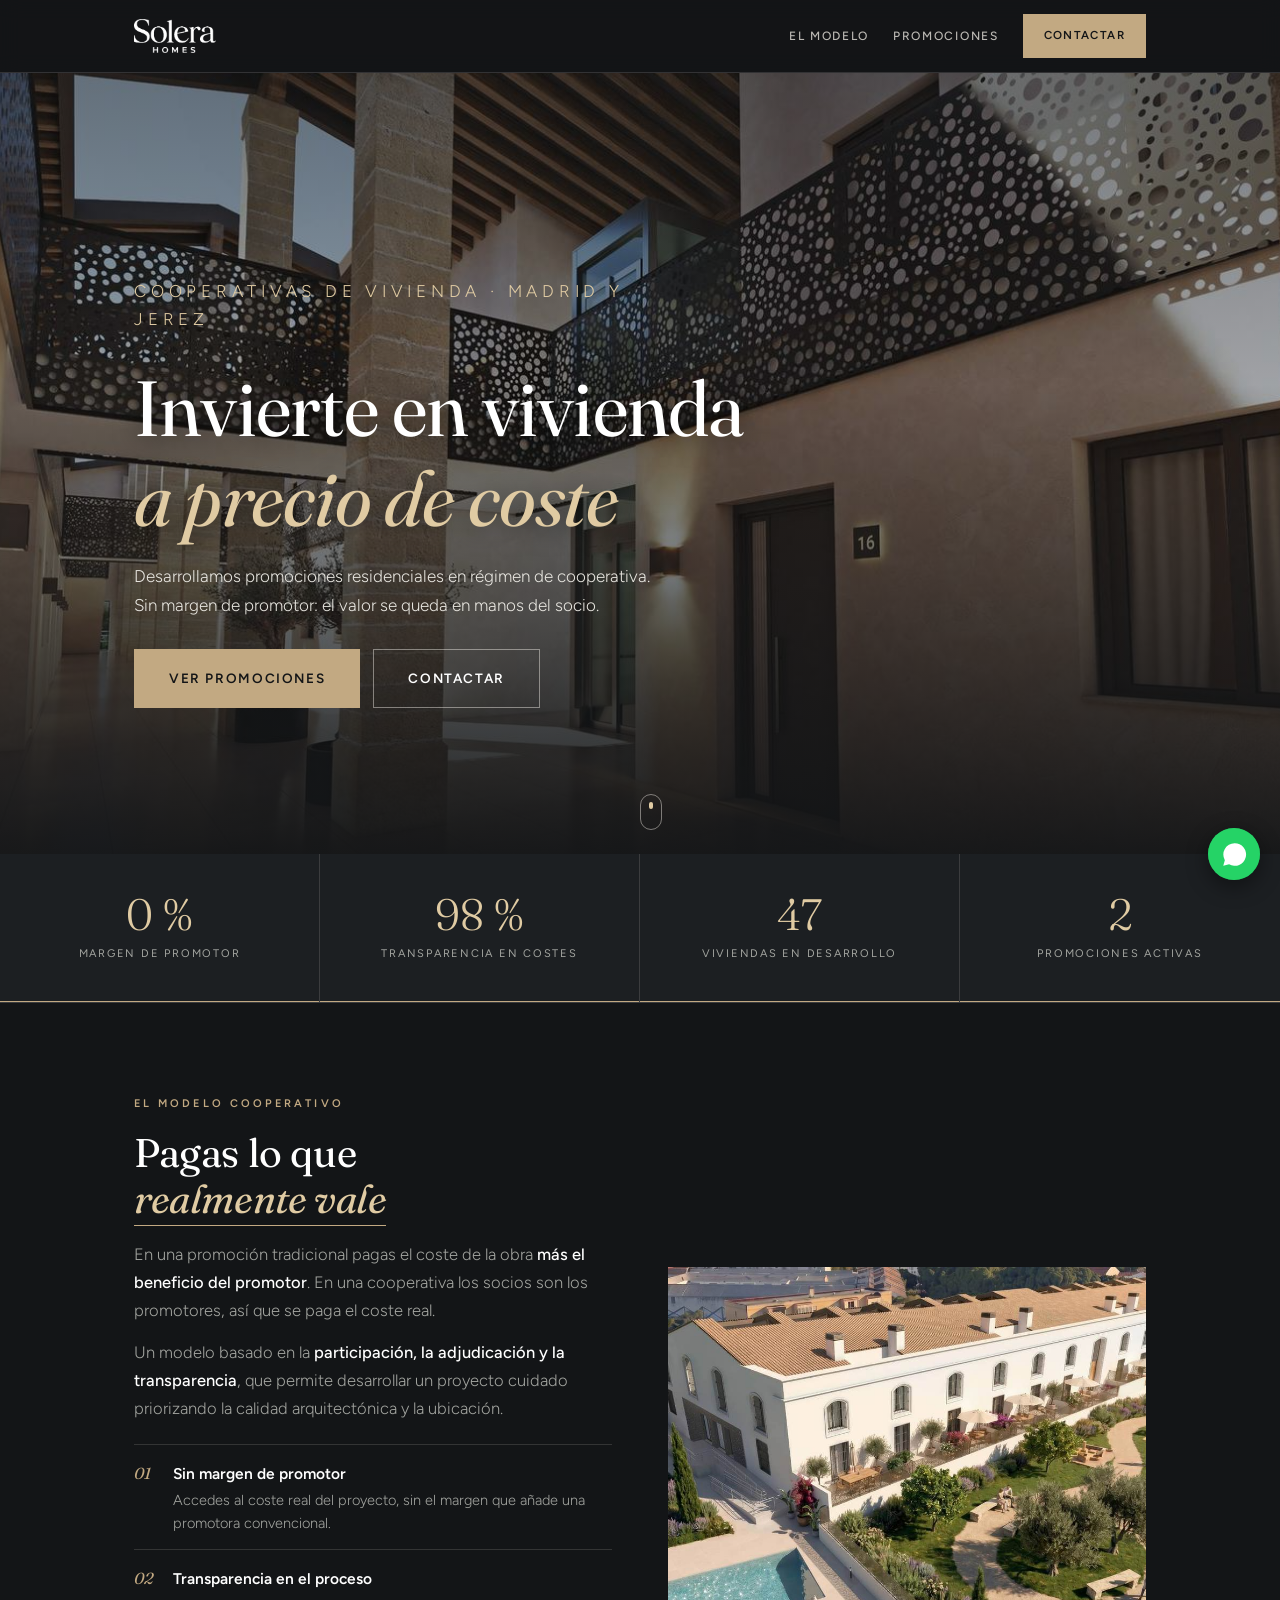
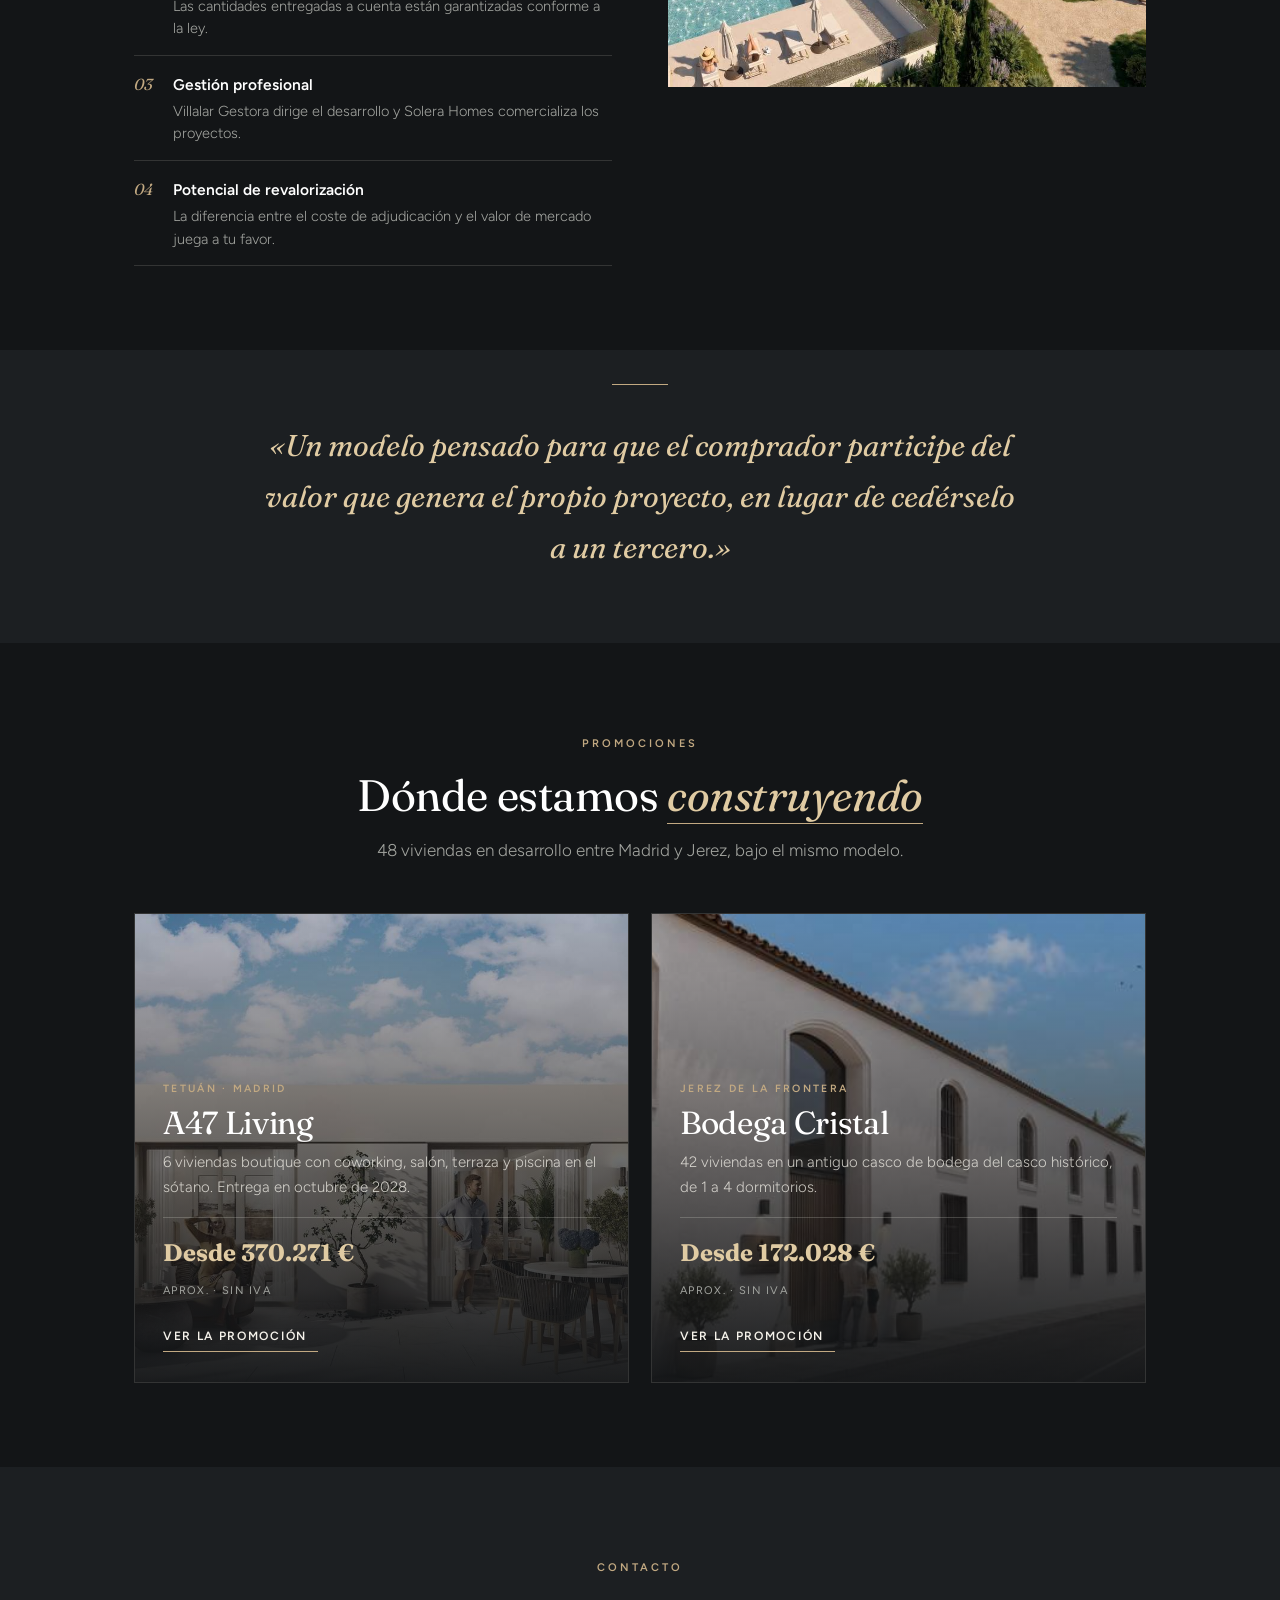
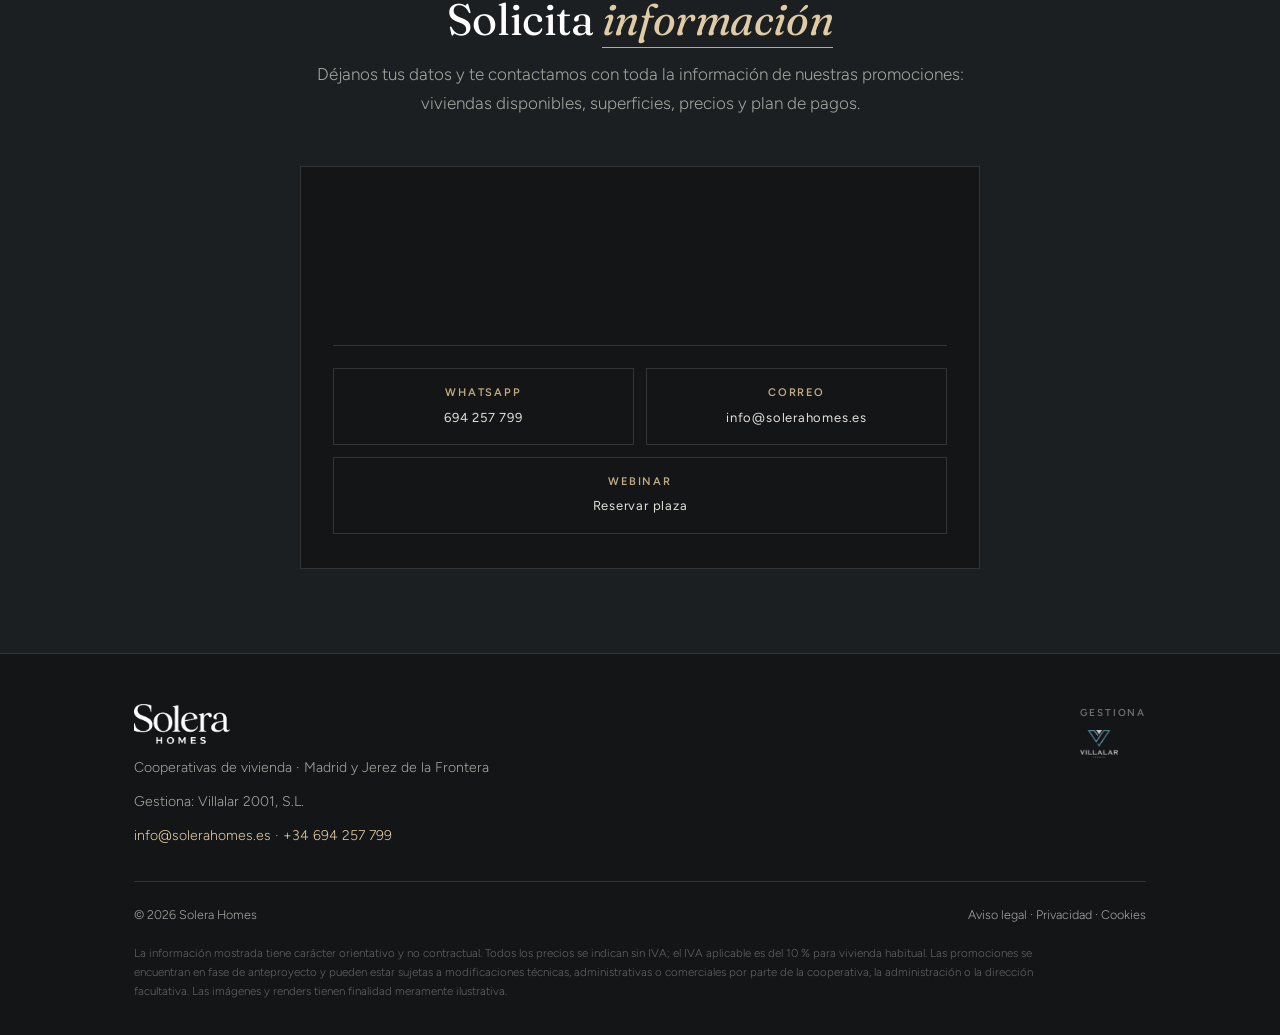
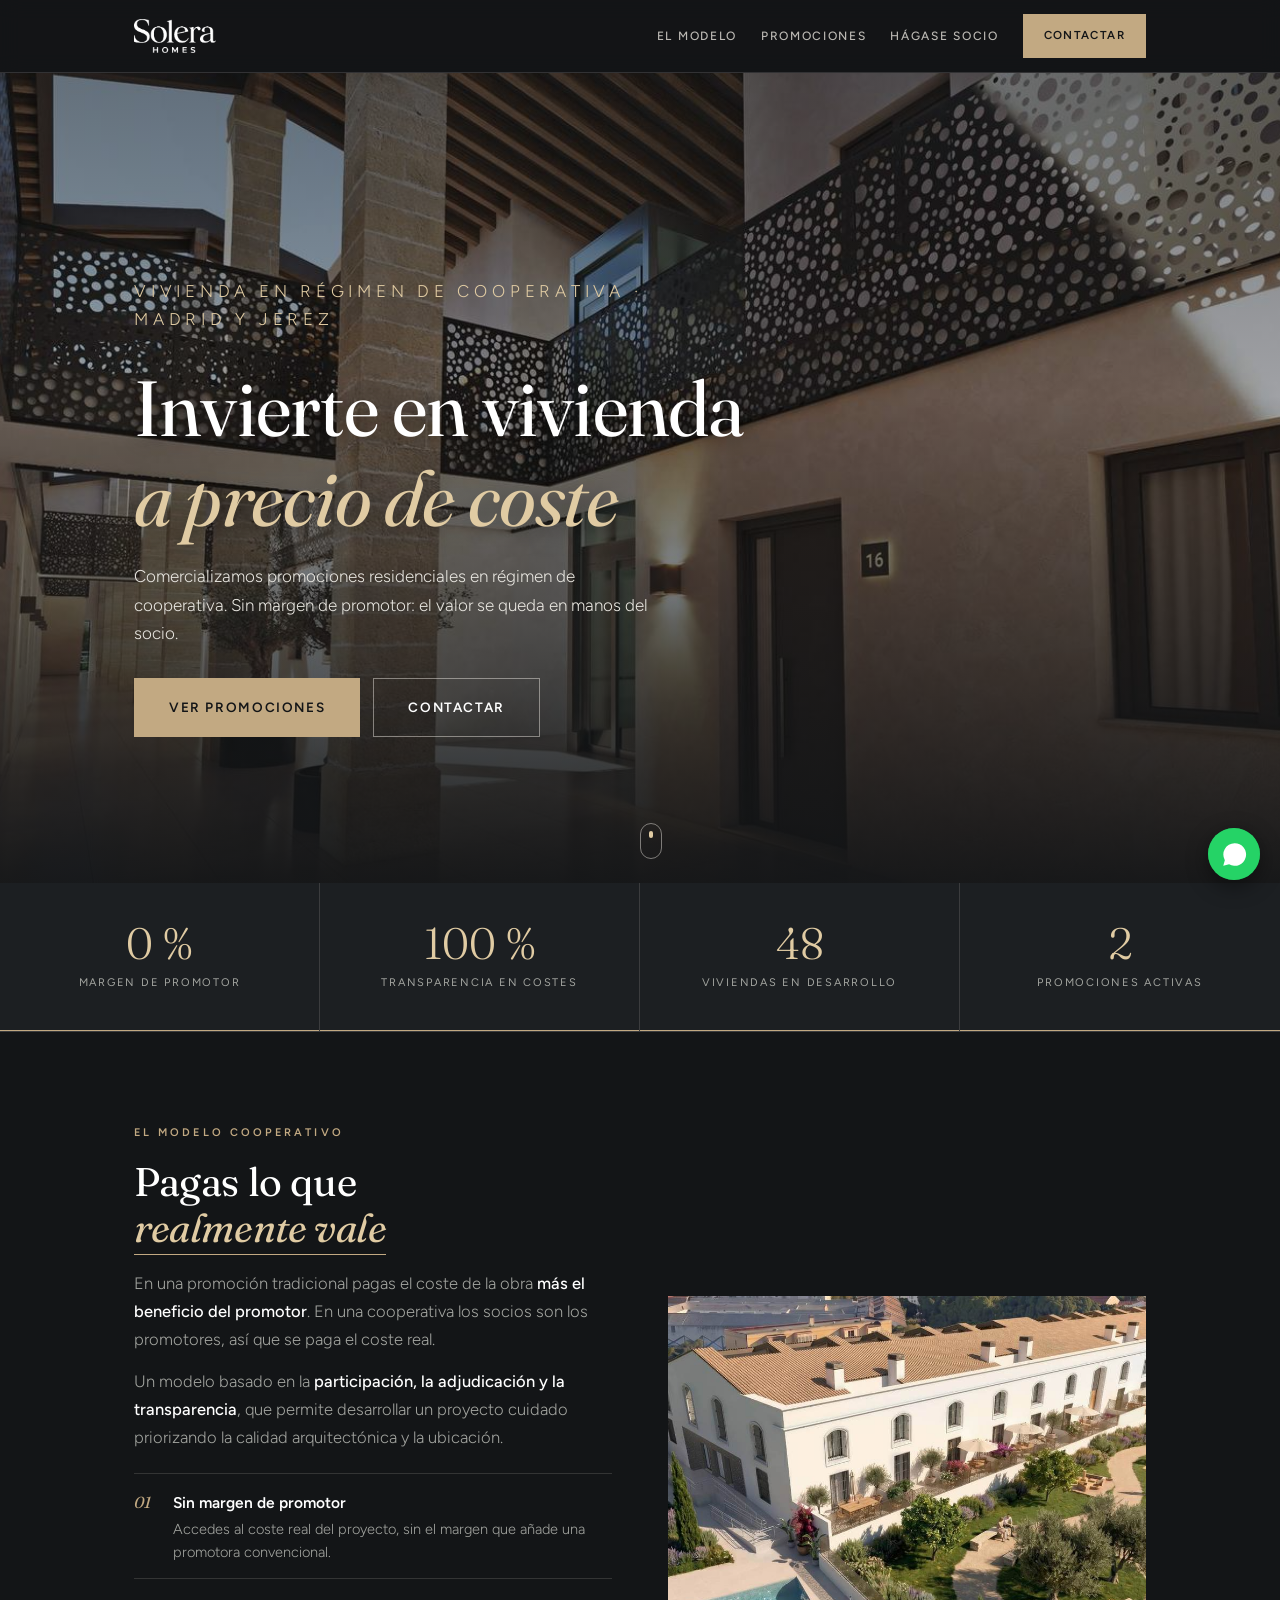
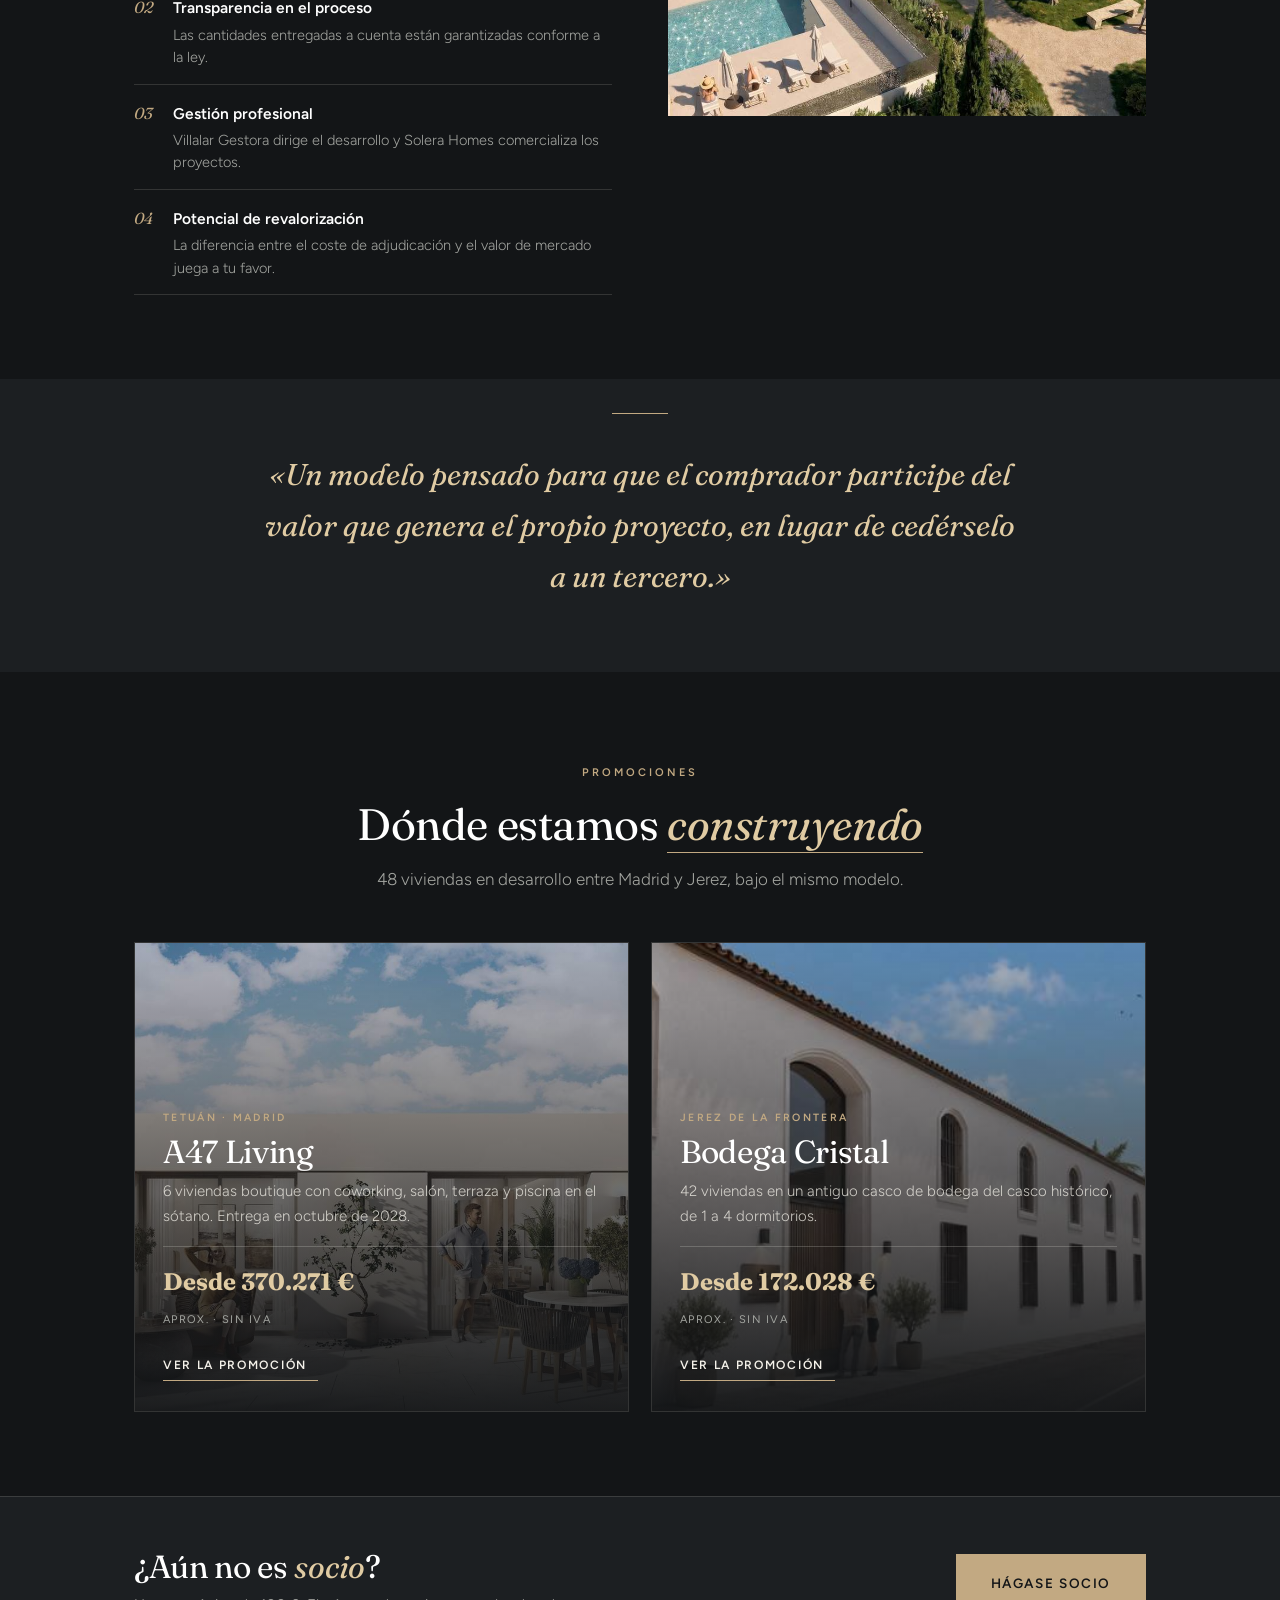
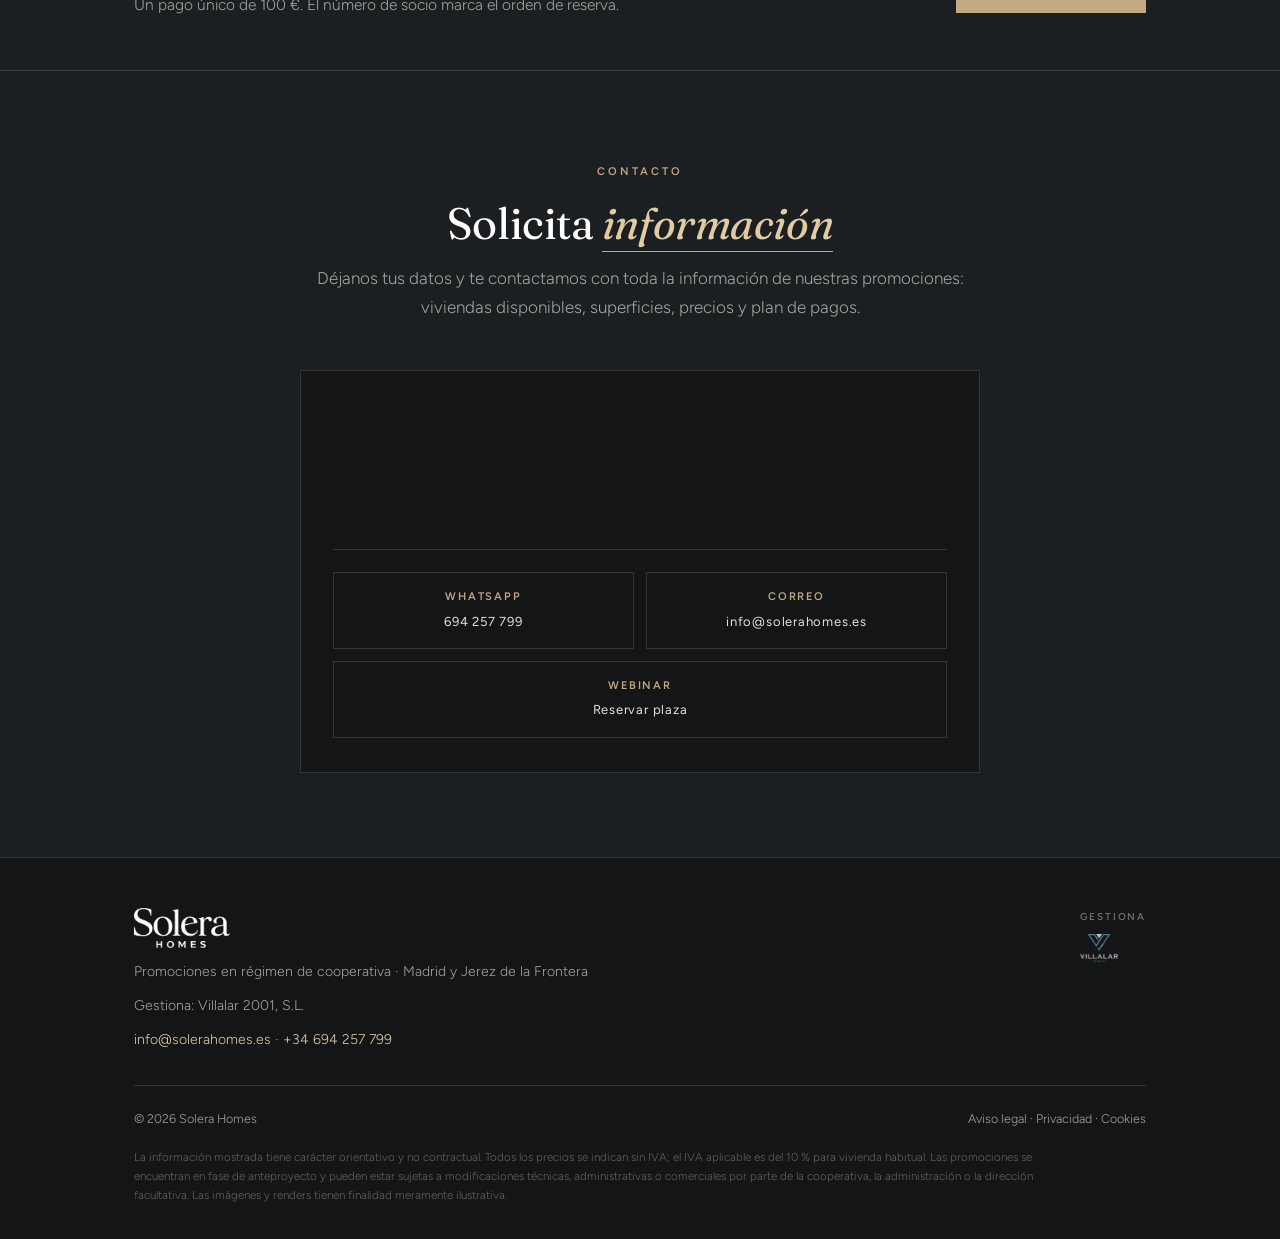
